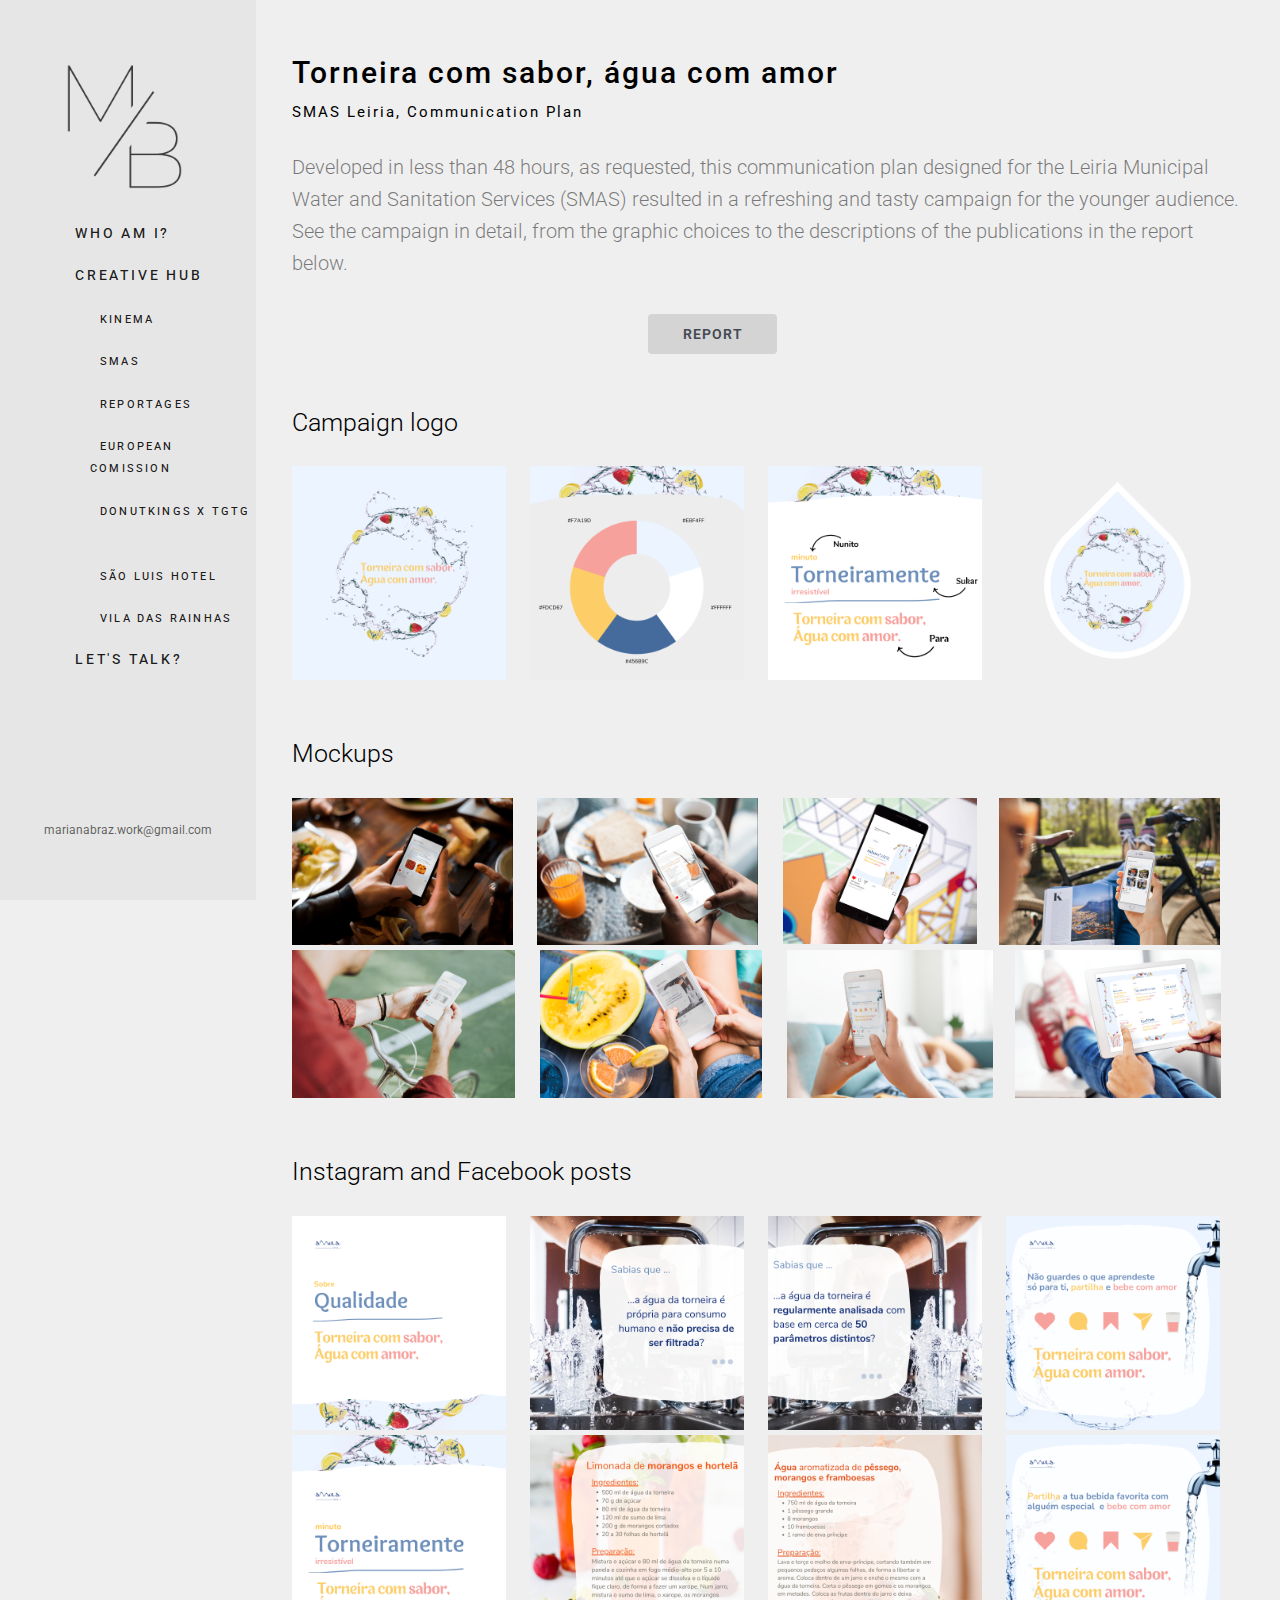
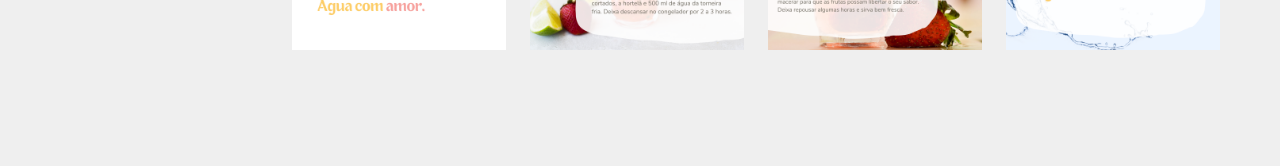
==== Atelie.html @ 7d8fe2e4 "updated resume" ====
<!DOCTYPE html>
<!--[if lt IE 7]>      <html class="no-js lt-ie9 lt-ie8 lt-ie7"> <![endif]-->
<!--[if IE 7]>         <html class="no-js lt-ie9 lt-ie8"> <![endif]-->
<!--[if IE 8]>         <html class="no-js lt-ie9"> <![endif]-->
<!--[if gt IE 8]><!--> <html class="no-js"> <!--<![endif]-->
	<head>
	<meta charset="utf-8">
	<meta http-equiv="X-UA-Compatible" content="IE=edge">
	<title>Mariana Braz &middot; Portfolio</title>
	<meta name="viewport" content="width=device-width, initial-scale=1">
	<meta name="description" content="An enthusiast of the written word and creative at heart, I bring ideas to life." />
	<meta name="keywords" content="social media, social media manager, mariana braz, social media content creator, community manager" />
	<link rel="icon" href="images/Mariana2.jpg">
  	<!-- Facebook and Twitter integration -->
	<meta property="og:title" content="Mariana Braz &middot; Portfolio"/>
	<meta property="og:image" content=""/>
	<meta property="og:url" content=""/>
	<meta property="og:site_name" content="Mariana Braz &middot; Portfolio"/>
	<meta property="og:description" content="An enthusiast of the written word and creative at heart, I bring ideas to life."/>
	<meta name="twitter:title" content="Mariana Braz &middot; Portfolio" />
	<meta name="twitter:image" content="" />
	<meta name="twitter:url" content="" />
	<meta name="twitter:card" content="An enthusiast of the written word and creative at heart, I bring ideas to life." />

	<!-- Place favicon.ico and apple-touch-icon.png in the root directory -->
	<link rel="shortcut icon" href="favicon.ico">

	<link href="https://fonts.googleapis.com/css?family=Roboto:100,300,400,500,700" rel="stylesheet">
	
	<!-- Animate.css -->
	<link rel="stylesheet" href="css/animate.css">
	<!-- Icomoon Icon Fonts-->
	<link rel="stylesheet" href="css/icomoon.css">
	<!-- Bootstrap  -->
	<link rel="stylesheet" href="css/bootstrap.css">
	<!-- Flexslider  -->
	<link rel="stylesheet" href="css/flexslider.css">
	<!-- Theme style  -->
	<link rel="stylesheet" href="css/style.css">

	<!-- Modernizr JS -->
	<script src="js/modernizr-2.6.2.min.js"></script>
	<!-- FOR IE9 below -->
	<!--[if lt IE 9]>
	<script src="js/respond.min.js"></script>
	<![endif]-->

	</head>
	<body>
	
	
	<!-- MAIN MENU START -->
	<div id="fh5co-page">
		<a href="#" class="js-fh5co-nav-toggle fh5co-nav-toggle"><i></i></a>
		<aside id="fh5co-aside" class="mainmenu" role="complementary" class="border js-fullheight">
			<a href="index.html"> 
				<img class="logo" src="images/MBPNG.png" alt="MM">
	
			</a>
			<nav id="fh5co-main-menu" role="navigation">
				<ul id="sub-menu">
					<li><a href="index.html">Who am I?</a></li>
					<li><a>Creative hub</a></li>
					<ul>
						<li><a href="Kinema.html">Kinema</a></li>
						<li><a href="SMAS.html">SMAS</a></li>
						<li><a href="Reportages.html">Reportages</a></li>
						<li><a href="EuropeanComission.html">European Comission</a></li>
						<li><a href="DKxTGTG.html">DonutKings x TGTG</a></li>
						<li><a href="HSL.html">São Luis Hotel</a></li>
						<li><a href="VR.html">Vila das Rainhas</a></li>
					</ul>

					<li>	
						<a href="mailto: marianabraz.work@gmail.com">Let's talk?	
						</a>
					</li>
				</ul>
			</nav>
			<div class="fh5co-footer">
				<small>marianabraz.work@gmail.com</small>
			</div>
		</aside>
		<!-- MAIN MENU END -->
		
		<div id="fh5co-main">

			<div class="fh5co-narrow-content"> 

				<h2 class="fh5co-headingSMAS">Torneira com sabor, água com amor</h2>
				<h1 class="fh5co-headingSMAS1">SMAS Leiria, Communication Plan</h1>
				<div class="fh5co-text SMASText">
					<p>Developed in less than 48 hours, as requested, this communication plan
					 designed for the Leiria Municipal Water and Sanitation Services (SMAS) 
					 resulted in a refreshing and tasty campaign for the younger audience. 
					 See the campaign in detail, from the graphic choices to the descriptions of 
					 the publications in the report below.</p>
				</div>

				<div class="KinemaButtonsHolder">
					<span class="wrap">
						<a href="files/SMASReport.pdf" target="_blank" class="button rollover ResumeButtton">
							<span class="roll-text">Report</span>
							<span class="roll-text">Download</span>
						</a>
					</span>
				</div>
				<div>
					<h1 class="subHeadings">Campaign logo</h1>
				</div>
				<div class = "SMASHolder">
					<span>
						<img class="smas imgHoverShowcase" src="images/SMAS/logobq.png" alt="LBQ">
					</span>
					<span>
						<img class="smas imgHoverShowcase" src="images/SMAS/Palete.png" alt="PAL">
					</span>
					<span>
						<img class="smas imgHoverShowcase" src="images/SMAS/Letras.png" alt="LET">
					</span>
					<span>
						<img class="smas imgHoverShowcase" src="images/SMAS/sticker.png" alt="STK">
					</span>
				</div>
				<div>
					<h1 class="subHeadings">Mockups</h1>
				</div>
				<div class = "SMASMCKHolder">
					<span>
						<img class="smasMCK imgHoverShowcase" src="images/SMAS/MKS/1.png" alt="MK1">
					</span>
					<span>
						<img class="smasMCK imgHoverShowcase" src="images/SMAS/MKS/2.png" alt="MK2">
					</span>
					<span>
						<img class="smasMCK imgHoverShowcase" src="images/SMAS/MKS/3.png" alt="MK3">
					</span>
					<span>
						<img class="smasMCK imgHoverShowcase" src="images/SMAS/MKS/4.png" alt="MK4">
					</span>
				</div>
				<div class = "SMASHolder">
					<span>
						<img class="smasMCK imgHoverShowcase" src="images/SMAS/MKS/5.png" alt="MK5">
					</span>
					<span>
						<img class="smasMCK imgHoverShowcase" src="images/SMAS/MKS/6.png" alt="MK6">
					</span>
					<span>
						<img class="smasMCK imgHoverShowcase" src="images/SMAS/MKS/7.png" alt="MK7">
					</span>
					<span>
						<img class="smasMCK imgHoverShowcase" src="images/SMAS/MKS/8.png" alt="MK8">
					</span>
				</div>
				<div>
					<h1 class="subHeadings">Instagram and Facebook posts</h1>
				</div>
				<div class = "SMASMCKHolder">
					<span>
						<img class="smasMCK imgHoverShowcase" src="images/SMAS/Qualidade/1.png" alt="MKQ1">
					</span>
					<span>
						<img class="smasMCK imgHoverShowcase" src="images/SMAS/Qualidade/3.png" alt="MKQ2">
					</span>
					<span>
						<img class="smasMCK imgHoverShowcase" src="images/SMAS/Qualidade/4.png" alt="MKQ3">
					</span>
					<span>
						<img class="smasMCK imgHoverShowcase" src="images/SMAS/Qualidade/5.png" alt="MKQ4">
					</span>
				</div>
				<div class = "SMASHolder">
					<span>
						<img class="smasMCK imgHoverShowcase" src="images/SMAS/Receitas/1.png" alt="MKR1">
					</span>
					<span>
						<img class="smasMCK imgHoverShowcase" src="images/SMAS/Receitas/3.png" alt="MKR2">
					</span>
					<span>
						<img class="smasMCK imgHoverShowcase" src="images/SMAS/Receitas/4.png" alt="MKR3">
					</span>
					<span>
						<img class="smasMCK imgHoverShowcase" src="images/SMAS/Receitas/6.png" alt="MKR4">
					</span>
				</div>

			</div>			
		</div>			

	<!-- jQuery -->
	<script src="js/jquery.min.js"></script>
	<!-- jQuery Easing -->
	<script src="js/jquery.easing.1.3.js"></script>
	<!-- Bootstrap -->
	<script src="js/bootstrap.min.js"></script>
	<!-- Waypoints -->
	<script src="js/jquery.waypoints.min.js"></script>
	<!-- Flexslider -->
	<script src="js/jquery.flexslider-min.js"></script>	
	<!-- MAIN JS -->
	<script src="js/main.js"></script>

	</body>
</html>
---- css/icomoon.css ----
@font-face {
  font-family: 'icomoon';
  src:  url('fonts/icomoon.eot?6py85u');
  src:  url('fonts/icomoon.eot?6py85u#iefix') format('embedded-opentype'),
    url('fonts/icomoon.ttf?6py85u') format('truetype'),
    url('fonts/icomoon.woff?6py85u') format('woff'),
    url('fonts/icomoon.svg?6py85u#icomoon') format('svg');
  font-weight: normal;
  font-style: normal;
}

[class^="icon-"], [class*=" icon-"] {
  /* use !important to prevent issues with browser extensions that change fonts */
  font-family: 'icomoon' !important;
  speak: none;
  font-style: normal;
  font-weight: normal;
  font-variant: normal;
  text-transform: none;
  line-height: 1;

  /* Better Font Rendering =========== */
  -webkit-font-smoothing: antialiased;
  -moz-osx-font-smoothing: grayscale;
}

.icon-times:before {
  content: "\e930";
}
.icon-tick:before {
  content: "\e931";
}
.icon-plus:before {
  content: "\e932";
}
.icon-minus:before {
  content: "\e933";
}
.icon-equals:before {
  content: "\e934";
}
.icon-divide:before {
  content: "\e935";
}
.icon-chevron-right:before {
  content: "\e936";
}
.icon-chevron-left:before {
  content: "\e937";
}
.icon-arrow-right-thick:before {
  content: "\e938";
}
.icon-arrow-left-thick:before {
  content: "\e939";
}
.icon-th-small:before {
  content: "\e93a";
}
.icon-th-menu:before {
  content: "\e93b";
}
.icon-th-list:before {
  content: "\e93c";
}
.icon-th-large:before {
  content: "\e93d";
}
.icon-home:before {
  content: "\e93e";
}
.icon-arrow-forward:before {
  content: "\e93f";
}
.icon-arrow-back:before {
  content: "\e940";
}
.icon-rss:before {
  content: "\e941";
}
.icon-location:before {
  content: "\e942";
}
.icon-link:before {
  content: "\e943";
}
.icon-image:before {
  content: "\e944";
}
.icon-arrow-up-thick:before {
  content: "\e945";
}
.icon-arrow-down-thick:before {
  content: "\e946";
}
.icon-starburst:before {
  content: "\e947";
}
.icon-starburst-outline:before {
  content: "\e948";
}
.icon-star3:before {
  content: "\e949";
}
.icon-flow-children:before {
  content: "\e94a";
}
.icon-export:before {
  content: "\e94b";
}
.icon-delete2:before {
  content: "\e94c";
}
.icon-delete-outline:before {
  content: "\e94d";
}
.icon-cloud-storage:before {
  content: "\e94e";
}
.icon-wi-fi:before {
  content: "\e94f";
}
.icon-heart:before {
  content: "\e950";
}
.icon-flash:before {
  content: "\e951";
}
.icon-cancel:before {
  content: "\e952";
}
.icon-backspace:before {
  content: "\e953";
}
.icon-attachment:before {
  content: "\e954";
}
.icon-arrow-move:before {
  content: "\e955";
}
.icon-warning:before {
  content: "\e956";
}
.icon-user:before {
  content: "\e957";
}
.icon-radar:before {
  content: "\e958";
}
.icon-lock-open:before {
  content: "\e959";
}
.icon-lock-closed:before {
  content: "\e95a";
}
.icon-location-arrow:before {
  content: "\e95b";
}
.icon-info:before {
  content: "\e95c";
}
.icon-user-delete:before {
  content: "\e95d";
}
.icon-user-add:before {
  content: "\e95e";
}
.icon-media-pause:before {
  content: "\e95f";
}
.icon-group:before {
  content: "\e960";
}
.icon-chart-pie:before {
  content: "\e961";
}
.icon-chart-line:before {
  content: "\e962";
}
.icon-chart-bar:before {
  content: "\e963";
}
.icon-chart-area:before {
  content: "\e964";
}
.icon-video:before {
  content: "\e965";
}
.icon-point-of-interest:before {
  content: "\e966";
}
.icon-infinity:before {
  content: "\e967";
}
.icon-globe:before {
  content: "\e968";
}
.icon-eye:before {
  content: "\e969";
}
.icon-cog:before {
  content: "\e96a";
}
.icon-camera:before {
  content: "\e96b";
}
.icon-upload:before {
  content: "\e96c";
}
.icon-scissors:before {
  content: "\e96d";
}
.icon-refresh:before {
  content: "\e96e";
}
.icon-pin:before {
  content: "\e96f";
}
.icon-key:before {
  content: "\e970";
}
.icon-info-large:before {
  content: "\e971";
}
.icon-eject:before {
  content: "\e972";
}
.icon-download:before {
  content: "\e973";
}
.icon-zoom:before {
  content: "\e974";
}
.icon-zoom-out:before {
  content: "\e975";
}
.icon-zoom-in:before {
  content: "\e976";
}
.icon-sort-numerically:before {
  content: "\e977";
}
.icon-sort-alphabetically:before {
  content: "\e978";
}
.icon-input-checked:before {
  content: "\e979";
}
.icon-calender:before {
  content: "\e97a";
}
.icon-world2:before {
  content: "\e97b";
}
.icon-notes:before {
  content: "\e97c";
}
.icon-code:before {
  content: "\e97d";
}
.icon-arrow-sync:before {
  content: "\e97e";
}
.icon-arrow-shuffle:before {
  content: "\e97f";
}
.icon-arrow-repeat:before {
  content: "\e980";
}
.icon-arrow-minimise:before {
  content: "\e981";
}
.icon-arrow-maximise:before {
  content: "\e982";
}
.icon-arrow-loop:before {
  content: "\e983";
}
.icon-anchor:before {
  content: "\e984";
}
.icon-spanner:before {
  content: "\e985";
}
.icon-puzzle:before {
  content: "\e986";
}
.icon-power:before {
  content: "\e987";
}
.icon-plane:before {
  content: "\e988";
}
.icon-pi:before {
  content: "\e989";
}
.icon-phone:before {
  content: "\e98a";
}
.icon-microphone2:before {
  content: "\e98b";
}
.icon-media-rewind:before {
  content: "\e98c";
}
.icon-flag:before {
  content: "\e98d";
}
.icon-adjust-brightness:before {
  content: "\e98e";
}
.icon-waves:before {
  content: "\e98f";
}
.icon-social-twitter:before {
  content: "\e990";
}
.icon-social-facebook:before {
  content: "\e991";
}
.icon-social-dribbble:before {
  content: "\e992";
}
.icon-media-stop:before {
  content: "\e993";
}
.icon-media-record:before {
  content: "\e994";
}
.icon-media-play:before {
  content: "\e995";
}
.icon-media-fast-forward:before {
  content: "\e996";
}
.icon-media-eject:before {
  content: "\e997";
}
.icon-social-vimeo:before {
  content: "\e998";
}
.icon-social-tumbler:before {
  content: "\e999";
}
.icon-social-skype:before {
  content: "\e99a";
}
.icon-social-pinterest:before {
  content: "\e99b";
}
.icon-social-linkedin:before {
  content: "\e99c";
}
.icon-social-last-fm:before {
  content: "\e99d";
}
.icon-social-github:before {
  content: "\e99e";
}
.icon-social-flickr:before {
  content: "\e99f";
}
.icon-at:before {
  content: "\e9a0";
}
.icon-times-outline:before {
  content: "\e9a1";
}
.icon-plus-outline:before {
  content: "\e9a2";
}
.icon-minus-outline:before {
  content: "\e9a3";
}
.icon-tick-outline:before {
  content: "\e9a4";
}
.icon-th-large-outline:before {
  content: "\e9a5";
}
.icon-equals-outline:before {
  content: "\e9a6";
}
.icon-divide-outline:before {
  content: "\e9a7";
}
.icon-chevron-right-outline:before {
  content: "\e9a8";
}
.icon-chevron-left-outline:before {
  content: "\e9a9";
}
.icon-arrow-right-outline:before {
  content: "\e9aa";
}
.icon-arrow-left-outline:before {
  content: "\e9ab";
}
.icon-th-small-outline:before {
  content: "\e9ac";
}
.icon-th-menu-outline:before {
  content: "\e9ad";
}
.icon-th-list-outline:before {
  content: "\e9ae";
}
.icon-news2:before {
  content: "\e9b1";
}
.icon-home-outline:before {
  content: "\e9b2";
}
.icon-arrow-up-outline:before {
  content: "\e9b3";
}
.icon-arrow-forward-outline:before {
  content: "\e9b4";
}
.icon-arrow-down-outline:before {
  content: "\e9b5";
}
.icon-arrow-back-outline:before {
  content: "\e9b6";
}
.icon-trash3:before {
  content: "\e9b7";
}
.icon-rss-outline:before {
  content: "\e9b8";
}
.icon-message:before {
  content: "\e9b9";
}
.icon-location-outline:before {
  content: "\e9ba";
}
.icon-link-outline:before {
  content: "\e9bb";
}
.icon-image-outline:before {
  content: "\e9bc";
}
.icon-export-outline:before {
  content: "\e9bd";
}
.icon-cross:before {
  content: "\e9be";
}
.icon-wi-fi-outline:before {
  content: "\e9bf";
}
.icon-star-outline:before {
  content: "\e9c0";
}
.icon-media-pause-outline:before {
  content: "\e9c1";
}
.icon-mail:before {
  content: "\e9c2";
}
.icon-heart-outline:before {
  content: "\e9c3";
}
.icon-flash-outline:before {
  content: "\e9c4";
}
.icon-cancel-outline:before {
  content: "\e9c5";
}
.icon-beaker:before {
  content: "\e9c6";
}
.icon-arrow-move-outline:before {
  content: "\e9c7";
}
.icon-watch2:before {
  content: "\e9c8";
}
.icon-warning-outline:before {
  content: "\e9c9";
}
.icon-time:before {
  content: "\e9ca";
}
.icon-radar-outline:before {
  content: "\e9cb";
}
.icon-lock-open-outline:before {
  content: "\e9cc";
}
.icon-location-arrow-outline:before {
  content: "\e9cd";
}
.icon-info-outline:before {
  content: "\e9ce";
}
.icon-backspace-outline:before {
  content: "\e9cf";
}
.icon-attachment-outline:before {
  content: "\e9d0";
}
.icon-user-outline:before {
  content: "\e9d1";
}
.icon-user-delete-outline:before {
  content: "\e9d2";
}
.icon-user-add-outline:before {
  content: "\e9d3";
}
.icon-lock-closed-outline:before {
  content: "\e9d4";
}
.icon-group-outline:before {
  content: "\e9d5";
}
.icon-chart-pie-outline:before {
  content: "\e9d6";
}
.icon-chart-line-outline:before {
  content: "\e9d7";
}
.icon-chart-bar-outline:before {
  content: "\e9d8";
}
.icon-chart-area-outline:before {
  content: "\e9d9";
}
.icon-video-outline:before {
  content: "\e9da";
}
.icon-point-of-interest-outline:before {
  content: "\e9db";
}
.icon-map:before {
  content: "\e9dc";
}
.icon-key-outline:before {
  content: "\e9dd";
}
.icon-infinity-outline:before {
  content: "\e9de";
}
.icon-globe-outline:before {
  content: "\e9df";
}
.icon-eye-outline:before {
  content: "\e9e0";
}
.icon-cog-outline:before {
  content: "\e9e1";
}
.icon-camera-outline:before {
  content: "\e9e2";
}
.icon-upload-outline:before {
  content: "\e9e3";
}
.icon-support:before {
  content: "\e9e4";
}
.icon-scissors-outline:before {
  content: "\e9e5";
}
.icon-refresh-outline:before {
  content: "\e9e6";
}
.icon-info-large-outline:before {
  content: "\e9e7";
}
.icon-eject-outline:before {
  content: "\e9e8";
}
.icon-download-outline:before {
  content: "\e9e9";
}
.icon-battery-mid:before {
  content: "\e9ea";
}
.icon-battery-low:before {
  content: "\e9eb";
}
.icon-battery-high:before {
  content: "\e9ec";
}
.icon-zoom-outline:before {
  content: "\e9ed";
}
.icon-zoom-out-outline:before {
  content: "\e9ee";
}
.icon-zoom-in-outline:before {
  content: "\e9ef";
}
.icon-tag3:before {
  content: "\e9f0";
}
.icon-tabs-outline:before {
  content: "\e9f1";
}
.icon-pin-outline:before {
  content: "\e9f2";
}
.icon-message-typing:before {
  content: "\e9f3";
}
.icon-directions:before {
  content: "\e9f4";
}
.icon-battery-full:before {
  content: "\e9f5";
}
.icon-battery-charge:before {
  content: "\e9f6";
}
.icon-pipette:before {
  content: "\e9f7";
}
.icon-pencil:before {
  content: "\e9f8";
}
.icon-folder:before {
  content: "\e9f9";
}
.icon-folder-delete:before {
  content: "\e9fa";
}
.icon-folder-add:before {
  content: "\e9fb";
}
.icon-edit:before {
  content: "\e9fc";
}
.icon-document:before {
  content: "\e9fd";
}
.icon-document-delete:before {
  content: "\e9fe";
}
.icon-document-add:before {
  content: "\e9ff";
}
.icon-brush:before {
  content: "\ea00";
}
.icon-thumbs-up:before {
  content: "\ea01";
}
.icon-thumbs-down:before {
  content: "\ea02";
}
.icon-pen:before {
  content: "\ea03";
}
.icon-sort-numerically-outline:before {
  content: "\ea04";
}
.icon-sort-alphabetically-outline:before {
  content: "\ea05";
}
.icon-social-last-fm-circular:before {
  content: "\ea06";
}
.icon-social-github-circular:before {
  content: "\ea07";
}
.icon-compass:before {
  content: "\ea08";
}
.icon-bookmark:before {
  content: "\ea09";
}
.icon-input-checked-outline:before {
  content: "\ea0a";
}
.icon-code-outline:before {
  content: "\ea0b";
}
.icon-calender-outline:before {
  content: "\ea0c";
}
.icon-business-card:before {
  content: "\ea0d";
}
.icon-arrow-up:before {
  content: "\ea0e";
}
.icon-arrow-sync-outline:before {
  content: "\ea0f";
}
.icon-arrow-right:before {
  content: "\ea10";
}
.icon-arrow-repeat-outline:before {
  content: "\ea11";
}
.icon-arrow-loop-outline:before {
  content: "\ea12";
}
.icon-arrow-left:before {
  content: "\ea13";
}
.icon-flow-switch:before {
  content: "\ea14";
}
.icon-flow-parallel:before {
  content: "\ea15";
}
.icon-flow-merge:before {
  content: "\ea16";
}
.icon-document-text:before {
  content: "\ea17";
}
.icon-clipboard:before {
  content: "\ea18";
}
.icon-calculator:before {
  content: "\ea19";
}
.icon-arrow-minimise-outline:before {
  content: "\ea1a";
}
.icon-arrow-maximise-outline:before {
  content: "\ea1b";
}
.icon-arrow-down:before {
  content: "\ea1c";
}
.icon-gift:before {
  content: "\ea1d";
}
.icon-film:before {
  content: "\ea1e";
}
.icon-database:before {
  content: "\ea1f";
}
.icon-bell:before {
  content: "\ea20";
}
.icon-anchor-outline:before {
  content: "\ea21";
}
.icon-adjust-contrast:before {
  content: "\ea22";
}
.icon-world-outline:before {
  content: "\ea23";
}
.icon-shopping-bag:before {
  content: "\ea24";
}
.icon-power-outline:before {
  content: "\ea25";
}
.icon-notes-outline:before {
  content: "\ea26";
}
.icon-device-tablet:before {
  content: "\ea27";
}
.icon-device-phone:before {
  content: "\ea28";
}
.icon-device-laptop:before {
  content: "\ea29";
}
.icon-device-desktop:before {
  content: "\ea2a";
}
.icon-briefcase:before {
  content: "\ea2b";
}
.icon-stopwatch:before {
  content: "\ea2c";
}
.icon-spanner-outline:before {
  content: "\ea2d";
}
.icon-puzzle-outline:before {
  content: "\ea2e";
}
.icon-printer:before {
  content: "\ea2f";
}
.icon-pi-outline:before {
  content: "\ea30";
}
.icon-lightbulb:before {
  content: "\ea31";
}
.icon-flag-outline:before {
  content: "\ea32";
}
.icon-contacts:before {
  content: "\ea33";
}
.icon-archive2:before {
  content: "\ea34";
}
.icon-weather-stormy:before {
  content: "\ea35";
}
.icon-weather-shower:before {
  content: "\ea36";
}
.icon-weather-partly-sunny:before {
  content: "\ea37";
}
.icon-weather-downpour:before {
  content: "\ea38";
}
.icon-weather-cloudy:before {
  content: "\ea39";
}
.icon-plane-outline:before {
  content: "\ea3a";
}
.icon-phone-outline:before {
  content: "\ea3b";
}
.icon-microphone-outline:before {
  content: "\ea3c";
}
.icon-weather-windy:before {
  content: "\ea3d";
}
.icon-weather-windy-cloudy:before {
  content: "\ea3e";
}
.icon-weather-sunny:before {
  content: "\ea3f";
}
.icon-weather-snow:before {
  content: "\ea40";
}
.icon-weather-night:before {
  content: "\ea41";
}
.icon-media-stop-outline:before {
  content: "\ea42";
}
.icon-media-rewind-outline:before {
  content: "\ea43";
}
.icon-media-record-outline:before {
  content: "\ea44";
}
.icon-media-play-outline:before {
  content: "\ea45";
}
.icon-media-fast-forward-outline:before {
  content: "\ea46";
}
.icon-media-eject-outline:before {
  content: "\ea47";
}
.icon-wine:before {
  content: "\ea48";
}
.icon-waves-outline:before {
  content: "\ea49";
}
.icon-ticket:before {
  content: "\ea4a";
}
.icon-tags:before {
  content: "\ea4b";
}
.icon-plug:before {
  content: "\ea4c";
}
.icon-headphones:before {
  content: "\ea4d";
}
.icon-credit-card:before {
  content: "\ea4e";
}
.icon-coffee:before {
  content: "\ea4f";
}
.icon-book:before {
  content: "\ea50";
}
.icon-beer:before {
  content: "\ea51";
}
.icon-volume2:before {
  content: "\ea52";
}
.icon-volume-up:before {
  content: "\ea53";
}
.icon-volume-mute:before {
  content: "\ea54";
}
.icon-volume-down:before {
  content: "\ea55";
}
.icon-social-vimeo-circular:before {
  content: "\ea56";
}
.icon-social-twitter-circular:before {
  content: "\ea57";
}
.icon-social-pinterest-circular:before {
  content: "\ea58";
}
.icon-social-linkedin-circular:before {
  content: "\ea59";
}
.icon-social-facebook-circular:before {
  content: "\ea5a";
}
.icon-social-dribbble-circular:before {
  content: "\ea5b";
}
.icon-tree:before {
  content: "\ea5c";
}
.icon-thermometer2:before {
  content: "\ea5d";
}
.icon-social-tumbler-circular:before {
  content: "\ea5e";
}
.icon-social-skype-outline:before {
  content: "\ea5f";
}
.icon-social-flickr-circular:before {
  content: "\ea60";
}
.icon-social-at-circular:before {
  content: "\ea61";
}
.icon-shopping-cart:before {
  content: "\ea62";
}
.icon-messages:before {
  content: "\ea63";
}
.icon-leaf:before {
  content: "\ea64";
}
.icon-feather:before {
  content: "\ea65";
}
.icon-eye2:before {
  content: "\e064";
}
.icon-paper-clip:before {
  content: "\e065";
}
.icon-mail5:before {
  content: "\e066";
}
.icon-toggle:before {
  content: "\e067";
}
.icon-layout:before {
  content: "\e068";
}
.icon-link2:before {
  content: "\e069";
}
.icon-bell2:before {
  content: "\e06a";
}
.icon-lock3:before {
  content: "\e06b";
}
.icon-unlock:before {
  content: "\e06c";
}
.icon-ribbon2:before {
  content: "\e06d";
}
.icon-image2:before {
  content: "\e06e";
}
.icon-signal:before {
  content: "\e06f";
}
.icon-target3:before {
  content: "\e070";
}
.icon-clipboard3:before {
  content: "\e071";
}
.icon-clock3:before {
  content: "\e072";
}
.icon-watch:before {
  content: "\e073";
}
.icon-air-play:before {
  content: "\e074";
}
.icon-camera3:before {
  content: "\e075";
}
.icon-video2:before {
  content: "\e076";
}
.icon-disc:before {
  content: "\e077";
}
.icon-printer3:before {
  content: "\e078";
}
.icon-monitor:before {
  content: "\e079";
}
.icon-server:before {
  content: "\e07a";
}
.icon-cog2:before {
  content: "\e07b";
}
.icon-heart3:before {
  content: "\e07c";
}
.icon-paragraph:before {
  content: "\e07d";
}
.icon-align-justify:before {
  content: "\e07e";
}
.icon-align-left:before {
  content: "\e07f";
}
.icon-align-center:before {
  content: "\e080";
}
.icon-align-right:before {
  content: "\e081";
}
.icon-book2:before {
  content: "\e082";
}
.icon-layers2:before {
  content: "\e083";
}
.icon-stack2:before {
  content: "\e084";
}
.icon-stack-2:before {
  content: "\e085";
}
.icon-paper:before {
  content: "\e086";
}
.icon-paper-stack:before {
  content: "\e087";
}
.icon-search3:before {
  content: "\e088";
}
.icon-zoom-in2:before {
  content: "\e089";
}
.icon-zoom-out2:before {
  content: "\e08a";
}
.icon-reply2:before {
  content: "\e08b";
}
.icon-circle-plus:before {
  content: "\e08c";
}
.icon-circle-minus:before {
  content: "\e08d";
}
.icon-circle-check:before {
  content: "\e08e";
}
.icon-circle-cross:before {
  content: "\e08f";
}
.icon-square-plus:before {
  content: "\e090";
}
.icon-square-minus:before {
  content: "\e091";
}
.icon-square-check:before {
  content: "\e092";
}
.icon-square-cross:before {
  content: "\e093";
}
.icon-microphone:before {
  content: "\e094";
}
.icon-record:before {
  content: "\e095";
}
.icon-skip-back:before {
  content: "\e096";
}
.icon-rewind:before {
  content: "\e097";
}
.icon-play4:before {
  content: "\e098";
}
.icon-pause3:before {
  content: "\e099";
}
.icon-stop3:before {
  content: "\e09a";
}
.icon-fast-forward:before {
  content: "\e09b";
}
.icon-skip-forward:before {
  content: "\e09c";
}
.icon-shuffle2:before {
  content: "\e09d";
}
.icon-repeat:before {
  content: "\e09e";
}
.icon-folder2:before {
  content: "\e09f";
}
.icon-umbrella:before {
  content: "\e0a0";
}
.icon-moon:before {
  content: "\e0a1";
}
.icon-thermometer:before {
  content: "\e0a2";
}
.icon-drop:before {
  content: "\e0a3";
}
.icon-sun2:before {
  content: "\e0a4";
}
.icon-cloud3:before {
  content: "\e0a5";
}
.icon-cloud-upload2:before {
  content: "\e0a6";
}
.icon-cloud-download2:before {
  content: "\e0a7";
}
.icon-upload4:before {
  content: "\e0a8";
}
.icon-download4:before {
  content: "\e0a9";
}
.icon-location3:before {
  content: "\e0aa";
}
.icon-location-2:before {
  content: "\e0ab";
}
.icon-map3:before {
  content: "\e0ac";
}
.icon-battery:before {
  content: "\e0ad";
}
.icon-head:before {
  content: "\e0ae";
}
.icon-briefcase3:before {
  content: "\e0af";
}
.icon-speech-bubble:before {
  content: "\e0b0";
}
.icon-anchor2:before {
  content: "\e0b1";
}
.icon-globe2:before {
  content: "\e0b2";
}
.icon-box:before {
  content: "\e0b3";
}
.icon-reload:before {
  content: "\e0b4";
}
.icon-share3:before {
  content: "\e0b5";
}
.icon-marquee:before {
  content: "\e0b6";
}
.icon-marquee-plus:before {
  content: "\e0b7";
}
.icon-marquee-minus:before {
  content: "\e0b8";
}
.icon-tag:before {
  content: "\e0b9";
}
.icon-power2:before {
  content: "\e0ba";
}
.icon-command2:before {
  content: "\e0bb";
}
.icon-alt:before {
  content: "\e0bc";
}
.icon-esc:before {
  content: "\e0bd";
}
.icon-bar-graph:before {
  content: "\e0be";
}
.icon-bar-graph-2:before {
  content: "\e0bf";
}
.icon-pie-graph:before {
  content: "\e0c0";
}
.icon-star:before {
  content: "\e0c1";
}
.icon-arrow-left3:before {
  content: "\e0c2";
}
.icon-arrow-right3:before {
  content: "\e0c3";
}
.icon-arrow-up3:before {
  content: "\e0c4";
}
.icon-arrow-down3:before {
  content: "\e0c5";
}
.icon-volume:before {
  content: "\e0c6";
}
.icon-mute:before {
  content: "\e0c7";
}
.icon-content-right:before {
  content: "\e100";
}
.icon-content-left:before {
  content: "\e101";
}
.icon-grid2:before {
  content: "\e102";
}
.icon-grid-2:before {
  content: "\e103";
}
.icon-columns:before {
  content: "\e104";
}
.icon-loader:before {
  content: "\e105";
}
.icon-bag:before {
  content: "\e106";
}
.icon-ban:before {
  content: "\e107";
}
.icon-flag3:before {
  content: "\e108";
}
.icon-trash:before {
  content: "\e109";
}
.icon-expand2:before {
  content: "\e110";
}
.icon-contract:before {
  content: "\e111";
}
.icon-maximize:before {
  content: "\e112";
}
.icon-minimize:before {
  content: "\e113";
}
.icon-plus2:before {
  content: "\e114";
}
.icon-minus2:before {
  content: "\e115";
}
.icon-check:before {
  content: "\e116";
}
.icon-cross2:before {
  content: "\e117";
}
.icon-move:before {
  content: "\e118";
}
.icon-delete:before {
  content: "\e119";
}
.icon-menu5:before {
  content: "\e120";
}
.icon-archive:before {
  content: "\e121";
}
.icon-inbox:before {
  content: "\e122";
}
.icon-outbox:before {
  content: "\e123";
}
.icon-file:before {
  content: "\e124";
}
.icon-file-add:before {
  content: "\e125";
}
.icon-file-subtract:before {
  content: "\e126";
}
.icon-help:before {
  content: "\e127";
}
.icon-open:before {
  content: "\e128";
}
.icon-ellipsis:before {
  content: "\e129";
}
.icon-heart4:before {
  content: "\e900";
}
.icon-cloud4:before {
  content: "\e901";
}
.icon-star2:before {
  content: "\e902";
}
.icon-tv2:before {
  content: "\e903";
}
.icon-sound:before {
  content: "\e904";
}
.icon-video3:before {
  content: "\e905";
}
.icon-trash2:before {
  content: "\e906";
}
.icon-user2:before {
  content: "\e907";
}
.icon-key3:before {
  content: "\e908";
}
.icon-search4:before {
  content: "\e909";
}
.icon-settings:before {
  content: "\e90a";
}
.icon-camera4:before {
  content: "\e90b";
}
.icon-tag2:before {
  content: "\e90c";
}
.icon-lock4:before {
  content: "\e90d";
}
.icon-bulb:before {
  content: "\e90e";
}
.icon-pen2:before {
  content: "\e90f";
}
.icon-diamond:before {
  content: "\e910";
}
.icon-display2:before {
  content: "\e911";
}
.icon-location4:before {
  content: "\e912";
}
.icon-eye3:before {
  content: "\e913";
}
.icon-bubble3:before {
  content: "\e914";
}
.icon-stack3:before {
  content: "\e915";
}
.icon-cup:before {
  content: "\e916";
}
.icon-phone3:before {
  content: "\e917";
}
.icon-news:before {
  content: "\e918";
}
.icon-mail6:before {
  content: "\e919";
}
.icon-like:before {
  content: "\e91a";
}
.icon-photo:before {
  content: "\e91b";
}
.icon-note:before {
  content: "\e91c";
}
.icon-clock4:before {
  content: "\e91d";
}
.icon-paperplane:before {
  content: "\e91e";
}
.icon-params:before {
  content: "\e91f";
}
.icon-banknote:before {
  content: "\e920";
}
.icon-data:before {
  content: "\e921";
}
.icon-music2:before {
  content: "\e922";
}
.icon-megaphone2:before {
  content: "\e923";
}
.icon-study:before {
  content: "\e924";
}
.icon-lab2:before {
  content: "\e925";
}
.icon-food:before {
  content: "\e926";
}
.icon-t-shirt:before {
  content: "\e927";
}
.icon-fire2:before {
  content: "\e928";
}
.icon-clip:before {
  content: "\e929";
}
.icon-shop:before {
  content: "\e92a";
}
.icon-calendar3:before {
  content: "\e92b";
}
.icon-wallet2:before {
  content: "\e92c";
}
.icon-vynil:before {
  content: "\e92d";
}
.icon-truck2:before {
  content: "\e92e";
}
.icon-world:before {
  content: "\e92f";
}
.icon-spinner6:before {
  content: "\e9af";
}
.icon-spinner7:before {
  content: "\e9b0";
}
.icon-amazon:before {
  content: "\eab7";
}
.icon-google:before {
  content: "\eab8";
}
.icon-google2:before {
  content: "\eab9";
}
.icon-google3:before {
  content: "\eaba";
}
.icon-google-plus:before {
  content: "\eabb";
}
.icon-google-plus2:before {
  content: "\eabc";
}
.icon-google-plus3:before {
  content: "\eabd";
}
.icon-hangouts:before {
  content: "\eabe";
}
.icon-google-drive:before {
  content: "\eabf";
}
.icon-facebook2:before {
  content: "\eac0";
}
.icon-facebook22:before {
  content: "\eac1";
}
.icon-instagram:before {
  content: "\eac2";
  width: 50%;
}
.icon-whatsapp:before {
  content: "\eac3";
}
.icon-spotify:before {
  content: "\eac4";
}
.icon-telegram:before {
  content: "\eac5";
}
.icon-twitter2:before {
  content: "\eac6";
}
.icon-vine:before {
  content: "\eac7";
}
.icon-vk:before {
  content: "\eac8";
}
.icon-renren:before {
  content: "\eac9";
}
.icon-sina-weibo:before {
  content: "\eaca";
}
.icon-rss2:before {
  content: "\eacb";
}
.icon-rss22:before {
  content: "\eacc";
}
.icon-youtube:before {
  content: "\eacd";
}
.icon-youtube2:before {
  content: "\eace";
}
.icon-twitch:before {
  content: "\eacf";
}
.icon-vimeo:before {
  content: "\ead0";
}
.icon-vimeo2:before {
  content: "\ead1";
}
.icon-lanyrd:before {
  content: "\ead2";
}
.icon-flickr:before {
  content: "\ead3";
}
.icon-flickr2:before {
  content: "\ead4";
}
.icon-flickr3:before {
  content: "\ead5";
}
.icon-flickr4:before {
  content: "\ead6";
}
.icon-dribbble2:before {
  content: "\ead7";
}
.icon-behance:before {
  content: "\ead8";
}
.icon-behance2:before {
  content: "\ead9";
}
.icon-deviantart:before {
  content: "\eada";
}
.icon-500px:before {
  content: "\eadb";
}
.icon-steam:before {
  content: "\eadc";
}
.icon-steam2:before {
  content: "\eadd";
}
.icon-dropbox:before {
  content: "\eade";
}
.icon-onedrive:before {
  content: "\eadf";
}
.icon-github:before {
  content: "\eae0";
}
.icon-npm:before {
  content: "\eae1";
}
.icon-basecamp:before {
  content: "\eae2";
}
.icon-trello:before {
  content: "\eae3";
}
.icon-wordpress:before {
  content: "\eae4";
}
.icon-joomla:before {
  content: "\eae5";
}
.icon-ello:before {
  content: "\eae6";
}
.icon-blogger:before {
  content: "\eae7";
}
.icon-blogger2:before {
  content: "\eae8";
}
.icon-tumblr2:before {
  content: "\eae9";
}
.icon-tumblr22:before {
  content: "\eaea";
}
.icon-yahoo:before {
  content: "\eaeb";
}
.icon-yahoo2:before {
  content: "\eaec";
}
.icon-tux:before {
  content: "\eaed";
}
.icon-appleinc:before {
  content: "\eaee";
}
.icon-finder:before {
  content: "\eaef";
}
.icon-android:before {
  content: "\eaf0";
}
.icon-windows:before {
  content: "\eaf1";
}
.icon-windows8:before {
  content: "\eaf2";
}
.icon-soundcloud:before {
  content: "\eaf3";
}
.icon-soundcloud2:before {
  content: "\eaf4";
}
.icon-skype:before {
  content: "\eaf5";
}
.icon-reddit:before {
  content: "\eaf6";
}
.icon-hackernews:before {
  content: "\eaf7";
}
.icon-wikipedia:before {
  content: "\eaf8";
}
.icon-linkedin2:before {
  content: "\eaf9";
}
.icon-linkedin22:before {
  content: "\eafa";
}
.icon-lastfm:before {
  content: "\eafb";
}
.icon-lastfm2:before {
  content: "\eafc";
}
.icon-delicious:before {
  content: "\eafd";
}
.icon-stumbleupon:before {
  content: "\eafe";
}
.icon-stumbleupon2:before {
  content: "\eaff";
}
.icon-stackoverflow:before {
  content: "\eb00";
}
.icon-pinterest:before {
  content: "\eb01";
}
.icon-pinterest2:before {
  content: "\eb02";
}
.icon-xing:before {
  content: "\eb03";
}
.icon-xing2:before {
  content: "\eb04";
}
.icon-flattr:before {
  content: "\eb05";
}
.icon-foursquare:before {
  content: "\eb06";
}
.icon-yelp:before {
  content: "\eb07";
}
.icon-paypal:before {
  content: "\eb08";
}
.icon-chrome:before {
  content: "\eb09";
}
.icon-firefox:before {
  content: "\eb0a";
}
.icon-IE:before {
  content: "\eb0b";
}
.icon-edge:before {
  content: "\eb0c";
}
.icon-safari:before {
  content: "\eb0d";
}
.icon-opera:before {
  content: "\eb0e";
}
.icon-file-pdf:before {
  content: "\eb0f";
}
.icon-file-openoffice:before {
  content: "\eb10";
}
.icon-file-word:before {
  content: "\eb11";
}
.icon-file-excel:before {
  content: "\eb12";
}
.icon-libreoffice:before {
  content: "\eb13";
}
.icon-html-five:before {
  content: "\eb14";
}
.icon-html-five2:before {
  content: "\eb15";
}
.icon-css3:before {
  content: "\eb16";
}
.icon-git:before {
  content: "\eb17";
}
.icon-codepen:before {
  content: "\eb18";
}
.icon-svg:before {
  content: "\eb19";
}
.icon-IcoMoon:before {
  content: "\eb1a";
}
---- css/style.css ----
@font-face {
  font-family: 'icomoon';
  src: url("../fonts/icomoon/icomoon.eot?srf3rx");
  src: url("../fonts/icomoon/icomoon.eot?srf3rx#iefix") format("embedded-opentype"), url("../fonts/icomoon/icomoon.ttf?srf3rx") format("truetype"), url("../fonts/icomoon/icomoon.woff?srf3rx") format("woff"), url("../fonts/icomoon/icomoon.svg?srf3rx#icomoon") format("svg");
  font-weight: normal;
  font-style: normal;
}
/* =======================================================
*
* 	Template Style 
*	Edit this section
*
* ======================================================= */
body {
  font-family: "Roboto", Arial, sans-serif;
  font-weight: 300;
  font-size: 14px;
  line-height: 1.6;
  color: rgba(0, 0, 0, 0.5);
  background: rgb(239, 239, 239);
}
@media screen and (max-width: 992px) {
  body {
    font-size: 16px;
  }
}

a {
  color: #d1b684;
  -webkit-transition: 0.5s;
  -o-transition: 0.5s;
  transition: 0.5s;
}
a:hover, a:active, a:focus {
  color: #d1b684;
  outline: none;
  text-decoration: none !important;
}

p {
  margin-bottom: 1.5em;
}

h1, h2, h3, h4, h5, h6 {
  color: #000;
  font-family: "Roboto", Arial, sans-serif;
  font-weight: 400;
  margin: 0 0 30px 0;
}

figure {
  margin-bottom: 2.5em;
  float: left;
  width: 100%;
}
figure figcaption {
  font-size: 16px;
  width: 80%;
  margin: 20px auto 0px auto;
  color: #b3b3b3;
  font-style: italic;
  font-family: "Roboto", Arial, sans-serif;
}
@media screen and (max-width: 480px) {
  figure figcaption {
    width: 100%;
  }
}

::-webkit-selection {
  color: #fff;
  background: #bebebe;
}

::-moz-selection {
  color: #fff;
  background: #bebebe;
}

::selection {
  color: #fff;
  background: #bebebe;
}

#fh5co-page {
  width: 100%;
  overflow: hidden;
  position: relative;
}

#fh5co-aside {
  padding-top: 60px;
  padding-bottom: 40px;
  width: 20%;
  position: fixed;
  bottom: 0;
  top: 0;
  left: 0;
  overflow-y: scroll;
  z-index: 1001;
  -webkit-transition: 0.5s;
  -o-transition: 0.5s;
  transition: 0.5s;
  overflow-y: hidden;
}
@media screen and (max-width: 1200px) {
  #fh5co-aside {
    width: 30%;
  }
}
@media screen and (max-width: 768px) {
  #fh5co-aside {
    width: 270px;
    -moz-transform: translateX(-270px);
    -webkit-transform: translateX(-270px);
    -ms-transform: translateX(-270px);
    -o-transform: translateX(-270px);
    transform: translateX(-270px);
  }
}

.logo 
{
  width: 75%;
  display: flex;
  justify-content: center;
  margin-left: 30px;
  margin-top: -30px;
}
.mainmenu
{
  background-color: #e6e6e6;
}
@media screen and (max-width: 768px) {
  #fh5co-aside #fh5co-logo {
    margin-bottom: 1em;
  }
}
#fh5co-aside #fh5co-logo a {
  color: #000;
}
#fh5co-aside #fh5co-logo a span {
  font-weight: 300;
  color: rgba(0, 0, 0, 0.5);
}
#fh5co-aside #fh5co-main-menu ul {
  text-align: left;
  margin-left: 25px;
  padding: 0;
}

.MeCuteHolder
{
  display: flex;
  justify-content: center;
  margin-top: -30px;
}

.SMASHolder
{
  display: flex;
  justify-content: center;
  padding-bottom: 60px;
}

.SMASMCKHolder
{
  display: flex;
  justify-content: center;
  padding-bottom: 5px;
}

.DKHolder
{
  display: flex ;
  justify-content: center;
}
ul
{
  list-style: none;
  padding: 0;
  margin: 0;
}
.meCute
{
  width: 75%;
}
.smas
{
  width: 90%;
}
.smasMCK
{
  width: 90%;

}
.imgHoverShowcase {
  transition: transform 0.15s ease;
}

.imgHoverShowcase:hover {
  -webkit-transform: scale(1.5);
  transform: scale(1.5);
  z-index: 999;
}
.dk
{
  width: 90%;
  
}
.ResumeButtton
{
  justify-content: center;
  display: flex;
}

@media screen and (max-width: 768px) {
  #fh5co-aside #fh5co-main-menu ul {
    margin: 0 0 2em 0;
  }
}
#fh5co-aside #fh5co-main-menu ul li {
  margin: 0 0 20px 40px;
  padding: 0;
  list-style: none;
}

.wrap {
  top: 0;
  left: 0;
  bottom: 0;
  right: 0;
  height: 100px;
  width: 250px;
  margin: auto;
}

.button {
  background-color: rgb(212, 212, 212);
  border-radius: 4px;
  display: inline-block;
  color: #444952;
  cursor: pointer;
  font-size: 14px;
  font-weight: 600;
  height: 40px;
  line-height: 40px;
  letter-spacing: 1px;
  margin: 5px;
  overflow: hidden;
  padding: 0 22px;
  text-align: center;
  text-transform: uppercase;
  transition: all .2s ease-in-out;

}

.roll-text {
  display: block;
  position: relative;
  transition: all 420ms cubic-bezier(.175,.885,.32,1.275);
}

.roll-text:last-child {
  color: #444952;
}

.rollover:hover .roll-text:first-child {
  margin-top: -38px;
}

.KinemaButtonsHolder 
{
  display: flex;
}

.KinemaText
{
  font-size: 20px;
}

.WAIText
{
  font-size: 20px;
}

.SMASText
{
  font-size: 20px;
}

.subHeadings
{
  font-size: 25px;
  font-weight: 300;

}

#fh5co-aside #fh5co-main-menu ul li a {
  color: rgba(0, 0, 0, 0.9);
  text-decoration: none;
  letter-spacing: .1em;
  text-transform: uppercase;
  font-size: 14px;
  font-weight: 450;
  position: relative;
  padding: 10px 10px;
  letter-spacing: .2em;
  font-family: "Roboto", Arial, sans-serif;
  -webkit-transition: 0.2s;
  -o-transition: 0.2s;
  transition: 0.2s;
}

#fh5co-aside #fh5co-main-menu #sub-menu ul li a {
  color: rgba(0, 0, 0, 0.9);
  text-decoration: none;
  font-size: 11px;
  font-weight: 450;
  margin-left: 0px;
}

.sub-menu {
  font-family: "Roboto", Arial, sans-serif;
  text-align: left;
  margin-left: 40px;
  font-size: 12px;
}

#fh5co-aside #fh5co-main-menu ul li a:after {
  content: "";
  position: absolute;
  height: 2px;
  bottom: 7px;
  left: 10px;
  right: 10px;
  background-color: #c9c9c9;
  visibility: hidden;
  -webkit-transform: scaleX(0);
  -moz-transform: scaleX(0);
  -ms-transform: scaleX(0);
  -o-transform: scaleX(0);
  transform: scaleX(0);
  -webkit-transition: all 0.3s cubic-bezier(0.175, 0.885, 0.32, 1.275);
  -moz-transition: all 0.3s cubic-bezier(0.175, 0.885, 0.32, 1.275);
  -ms-transition: all 0.3s cubic-bezier(0.175, 0.885, 0.32, 1.275);
  -o-transition: all 0.3s cubic-bezier(0.175, 0.885, 0.32, 1.275);
  transition: all 0.3s cubic-bezier(0.175, 0.885, 0.32, 1.275);
}
#fh5co-aside #fh5co-main-menu ul li a:hover {
  text-decoration: none;
  color: rgb(128, 128, 128);
}

#fh5co-aside #fh5co-main-menu .sub-menu li a:hover {
  text-decoration: none;
  color: rgb(128, 128, 128);
}

#fh5co-aside #fh5co-main-menu ul li a:hover:after {
  visibility: visible;
  -webkit-transform: scaleX(1);
  -moz-transform: scaleX(1);
  -ms-transform: scaleX(1);
  -o-transform: scaleX(1);
  transform: scaleX(1);
}
#fh5co-aside #fh5co-main-menu ul li.fh5co-active a {
  color: black;
}
#fh5co-aside #fh5co-main-menu ul li.fh5co-active a:after {
  visibility: visible;
  -webkit-transform: scaleX(1);
  -moz-transform: scaleX(1);
  -ms-transform: scaleX(1);
  -o-transform: scaleX(1);
  transform: scaleX(1);
}
#fh5co-aside .fh5co-footer {
  position: absolute;
  bottom: 60px;
  font-size: 14px;
  text-align: center;
  width: 100%;
  font-weight: 400;
  color: rgba(0, 0, 0, 0.6);
  padding: 0 20px;
}
@media screen and (max-width: 768px) {
  #fh5co-aside .fh5co-footer {
    position: relative;
    bottom: 0;
  }
}
#fh5co-aside .fh5co-footer span {
  display: block;
}
#fh5co-aside .fh5co-footer ul {
  padding: 0;
  margin: 0;
  text-align: center;
}
#fh5co-aside .fh5co-footer ul li {
  padding: 0;
  margin: 0;
  display: inline;
  list-style: none;
}
#fh5co-aside .fh5co-footer ul li a {
  color: rgba(0, 0, 0, 0.7);
  padding: 4px;
}
#fh5co-aside .fh5co-footer ul li a:hover, #fh5co-aside .fh5co-footer ul li a:active, #fh5co-aside .fh5co-footer ul li a:focus {
  text-decoration: none;
  outline: none;
  color: #228896;
}

#fh5co-main {
  width: 80%;
  float: right;
  -webkit-transition: 0.5s;
  -o-transition: 0.5s;
  transition: 0.5s;
}
@media screen and (max-width: 1200px) {
  #fh5co-main {
    width: 70%;
  }
}
@media screen and (max-width: 768px) {
  #fh5co-main {
    width: 100%;
  }
}
#fh5co-main .fh5co-narrow-content {
  position: relative;
  width: 93%;
  margin: 0 auto;
  padding: 4em 0;
  clear: both;
}
@media screen and (max-width: 768px) {
  #fh5co-main .fh5co-narrow-content {
    width: 100%;
    padding: 4em 1em;
  }
}

#fh5co-hero {
  min-height: 500px;
  background: #fff url(../images/loader.gif) no-repeat center center;
  width: 100%;
  float: left;
  clear: both;
}
#fh5co-hero .btn {
  font-size: 24px;
}
#fh5co-hero .btn.btn-primary {
  padding: 14px 30px !important;
}
#fh5co-hero .flexslider {
  border: none;
  z-index: 1;
  margin-bottom: 0;
}
#fh5co-hero .flexslider .slides {
  position: relative;
  overflow: hidden;
}
#fh5co-hero .flexslider .slides .overlay {
  position: absolute;
  top: 0;
  bottom: 0;
  left: 0;
  right: 0;
  content: '';
  background: rgba(0, 0, 0, 0.3);
}
#fh5co-hero .flexslider .slides li {
  background-repeat: no-repeat;
  background-size: cover;
  background-position: bottom center;
  min-height: 500px;
  position: relative;
}
#fh5co-hero .flexslider .flex-control-nav {
  bottom: 20px;
  z-index: 1000;
  right: 20px;
  float: right;
  width: auto;
}
#fh5co-hero .flexslider .flex-control-nav li {
  display: block;
  margin-bottom: 10px;
}
#fh5co-hero .flexslider .flex-control-nav li a {
  background: rgba(255, 255, 255, 0.2);
  box-shadow: none;
  width: 12px;
  height: 12px;
  cursor: pointer;
}
#fh5co-hero .flexslider .flex-control-nav li a.flex-active {
  cursor: pointer;
  background: transparent;
  border: 2px solid #228896;
}
#fh5co-hero .flexslider .flex-direction-nav {
  display: none;
}
#fh5co-hero .flexslider .slider-text {
  display: table;
  opacity: 0;
  min-height: 500px;
  z-index: 9;
}
#fh5co-hero .flexslider .slider-text > .slider-text-inner {
  display: table-cell;
  vertical-align: middle;
  min-height: 700px;
  padding: 2em;
}
@media screen and (max-width: 768px) {
  #fh5co-hero .flexslider .slider-text > .slider-text-inner {
    text-align: center;
  }
}
#fh5co-hero .flexslider .slider-text > .slider-text-inner h1, #fh5co-hero .flexslider .slider-text > .slider-text-inner h2 {
  margin: 0;
  padding: 0;
  color: white;
  font-family: "Roboto", Arial, sans-serif;
}
#fh5co-hero .flexslider .slider-text > .slider-text-inner h1 {
  margin-bottom: 20px;
  font-size: 45px;
  line-height: 1.3;
  font-weight: 100;
  font-family: "Roboto", Arial, sans-serif;
}
@media screen and (max-width: 768px) {
  #fh5co-hero .flexslider .slider-text > .slider-text-inner h1 {
    font-size: 28px;
  }
}
#fh5co-hero .flexslider .slider-text > .slider-text-inner h2 {
  font-size: 18px;
  line-height: 1.5;
  margin-bottom: 30px;
  font-weight: 300;
}
#fh5co-hero .flexslider .slider-text > .slider-text-inner h2 a {
  color: rgba(34, 136, 150, 0.8);
  border-bottom: 1px solid rgba(34, 136, 150, 0.7);
}
#fh5co-hero .flexslider .slider-text > .slider-text-inner .heading-section {
  font-size: 50px;
}
@media screen and (max-width: 768px) {
  #fh5co-hero .flexslider .slider-text > .slider-text-inner .heading-section {
    font-size: 30px;
  }
}
#fh5co-hero .flexslider .slider-text > .slider-text-inner s
.fh5co-lead {
  font-size: 20px;
  color: #fff;
}
#fh5co-hero .flexslider .slider-text > .slider-text-inner s
.fh5co-lead .icon-heart {
  color: #d9534f;
}
#fh5co-hero .flexslider .slider-text > .slider-text-inner .btn {
  font-size: 12px;
  text-transform: uppercase;
  letter-spacing: 2px;
  color: #fff;
  padding: 22px 30px !important;
  border: none;
  font-weight: 500;
}
#fh5co-hero .flexslider .slider-text > .slider-text-inner .btn.btn-learn {
  background: #fff;
  color: #000;
}
#fh5co-hero .flexslider .slider-text > .slider-text-inner .btn.btn-learn:hover {
  color: #fff;
}
@media screen and (max-width: 768px) {
  #fh5co-hero .flexslider .slider-text > .slider-text-inner .btn {
    width: 100%;
  }
}

.fh5co-bg-color {
  width: 100%;
  float: left;
  background: #fff;
}

body.offcanvas {
  overflow-x: hidden;
}
body.offcanvas #fh5co-aside {
  -moz-transform: translateX(0);
  -webkit-transform: translateX(0);
  -ms-transform: translateX(0);
  -o-transform: translateX(0);
  transform: translateX(0);
  width: 270px;
  background: #fff;
  z-index: 999;
  position: fixed;
}
body.offcanvas #fh5co-main, body.offcanvas .fh5co-nav-toggle {
  top: 0;
  -moz-transform: translateX(270px);
  -webkit-transform: translateX(270px);
  -ms-transform: translateX(270px);
  -o-transform: translateX(270px);
  transform: translateX(270px);
}

.fh5co-services {
  margin-top: 5px;
}
.fh5co-services ul {
  list-style: none;
  padding: 0;
  margin: 0;
}

.blog-entry {
  width: 100%;
  float: left;
  background: #fff;
}
@media screen and (max-width: 768px) {
  .blog-entry {
    margin-bottom: 30px;
  }
}
.blog-entry .blog-img {
  width: 100%;
  float: left;
  overflow: hidden;
  position: relative;
  z-index: 1;
  margin-bottom: 25px;
}
.blog-entry .blog-img img {
  position: relative;
  max-width: 100%;
  -webkit-transform: scale(1.2);
  -moz-transform: scale(1.2);
  -ms-transform: scale(1.2);
  -o-transform: scale(1.2);
  transform: scale(1.2);
  -webkit-transition: 0.9s;
  -o-transition: 0.9s;
  transition: 0.9s;
}
.blog-entry .desc {
  padding: 25px;
}
.blog-entry .desc h3 {
  font-size: 15px;
  text-transform: uppercase;
  margin-bottom: 10px;
  letter-spacing: 1px;
  line-height: auto;
}
.blog-entry .desc h3 a {
  color: #000;
  text-decoration: none;
}
.blog-entry .desc span {
  display: block;
  margin-bottom: 20px;
  font-size: 11px;
  text-transform: uppercase;
  letter-spacing: 1px;
  color: rgba(0, 0, 0, 0.4) !important;
}
.blog-entry .desc span small i {
  color: #e6e6e6;
}
.blog-entry .desc .lead {
  font-size: 11px;
  text-transform: uppercase;
  letter-spacing: 2px;
  color: #000;
}
.blog-entry:hover .blog-img img {
  -webkit-transform: scale(1);
  -moz-transform: scale(1);
  -ms-transform: scale(1);
  -o-transform: scale(1);
  transform: scale(1);
}

.work {
  background-size: cover;
  background-position: center center;
  background-repeat: no-repeat;
  position: relative;
  height: 270px;
  width: 100%;
  display: table;
  overflow: hidden;
}
@media screen and (max-width: 768px) {
  .work {
    height: 400px;
  }
}
@media screen and (max-width: 480px) {
  .work {
    height: 270px;
  }
}
.work .desc {
  display: table-cell;
  vertical-align: middle;
  height: 270px;
  background: #fff;
  opacity: 0;
  -webkit-transition: 0.3s;
  -o-transition: 0.3s;
  transition: 0.3s;
}
.work .desc h3 {
  font-size: 14px;
  -webkit-transition: -webkit-transform 0.3s, opacity 0.3s;
  transition: transform 0.3s, opacity 0.3s;
  -webkit-transform: translate3d(0, -15px, 0);
  transform: translate3d(0, -15px, 0);
}
.work .desc span {
  display: block;
  color: #999999;
  font-size: 12px;
  -webkit-transition: -webkit-transform 0.3s, opacity 0.3s;
  transition: transform 0.3s, opacity 0.3s;
  -webkit-transform: translate3d(0, 15px, 0);
  transform: translate3d(0, 15px, 0);
}
@media screen and (max-width: 768px) {
  .work .desc {
    opacity: 1;
    background: transparent !important;
  }
  .work .desc h3 {
    -webkit-transform: translate3d(0, 0, 0);
    transform: translate3d(0, 0, 0);
    color: #fff;
  }
  .work .desc span {
    -webkit-transform: translate3d(0, 0, 0);
    transform: translate3d(0, 0, 0);
  }
}
.work:hover .desc {
  opacity: 1;
}
.work:hover .desc h3 {
  -webkit-transform: translate3d(0, 0, 0);
  transform: translate3d(0, 0, 0);
}
.work:hover .desc span {
  -webkit-transform: translate3d(0, 0, 0);
  transform: translate3d(0, 0, 0);
}

.fh5co-lead {
  font-size: 18px;
  line-height: 1.5;
}

.fh5co-heading-colored {
  color: #228896;
  font-size: 30px;
}

.fh5co-cards {
  padding: 1em 0;
  background: #e6e6e6;
}
@media screen and (max-width: 768px) {
  .fh5co-cards {
    padding: 1em 0;
  }
}
.fh5co-cards .fh5co-flex-wrap {
  display: -webkit-box;
  display: -moz-box;
  display: -ms-flexbox;
  display: -webkit-flex;
  display: flex;
  flex-wrap: wrap;
  -webkit-flex-wrap: wrap;
  -moz-flex-wrap: wrap;
}
.fh5co-cards .fh5co-flex-wrap > div {
  width: 49.5%;
  margin-right: 1%;
  background: #fff;
  padding: 30px;
  margin-bottom: 10px;
}
.fh5co-cards .fh5co-flex-wrap > div:nth-of-type(1) {
  float: left;
}
.fh5co-cards .fh5co-flex-wrap > div:nth-of-type(2) {
  float: right;
  margin-right: 0%;
}
@media screen and (max-width: 992px) {
  .fh5co-cards .fh5co-flex-wrap > div {
    width: 100%;
    margin-right: 0;
  }
}
.fh5co-cards .fh5co-flex-wrap .fh5co-card p:last-child {
  margin-bottom: 0;
}
.fh5co-cards .fh5co-flex-wrap .fh5co-card h5 {
  text-transform: uppercase;
  font-size: 12px;
  letter-spacing: .2em;
  padding: 4px 8px;
  background: #ebebeb;
  display: -moz-inline-stack;
  display: inline-block;
  zoom: 1;
  *display: inline;
}

.fh5co-counter .fh5co-number {
  font-size: 100px;
  color: #228896;
  font-weight: 400;
  margin: 0;
  padding: 0;
  line-height: .7;
}
.fh5co-counter .fh5co-number.fh5co-left {
  float: left;
  width: 30%;
}
@media screen and (max-width: 768px) {
  .fh5co-counter .fh5co-number.fh5co-left {
    width: 100%;
    line-height: 1.2;
  }
}
.fh5co-counter .fh5co-text {
  float: right;
  text-align: left;
  width: 70%;
}
@media screen and (max-width: 768px) {
  .fh5co-counter .fh5co-text {
    width: 100%;
    text-align: center;
  }
}
.fh5co-counter .fh5co-text h3 {
  margin: 0;
  padding: 0;
  position: relative;
}
.fh5co-counter .fh5co-text h3.border-bottom:after {
  content: "";
  width: 50px;
}

.fh5co-social {
  padding: 0;
  margin: 0;
  text-align: center;
}
.fh5co-social li {
  padding: 0;
  margin: 0;
  list-style: none;
  display: -moz-inline-stack;
  display: inline-block;
  zoom: 1;
  *display: inline;
}
.fh5co-social li a {
  font-size: 22px;
  color: #000;
  padding: 10px;
  display: -moz-inline-stack;
  display: inline-block;
  zoom: 1;
  *display: inline;
  -webkit-border-radius: 7px;
  -moz-border-radius: 7px;
  -ms-border-radius: 7px;
  border-radius: 7px;
}
@media screen and (max-width: 768px) {
  .fh5co-social li a {
    padding: 10px 8px;
  }
}
.fh5co-social li a:hover {
  color: #228896;
}
.fh5co-social li a:hover, .fh5co-social li a:active, .fh5co-social li a:focus {
  outline: none;
  text-decoration: none;
  color: #228896;
}

#map {
  width: 100%;
  height: 700px;
}
@media screen and (max-width: 768px) {
  #map {
    height: 200px;
  }
}

.fh5co-more-contact {
  background: #fafafa;
}

.fh5co-feature {
  text-align: left;
  width: 100%;
  float: left;
  margin-bottom: 40px;
  position: relative;
}
.fh5co-feature .fh5co-icon {
  position: absolute;
  top: 0;
  left: 0;
  width: 100px;
  height: 100px;
  display: table;
  text-align: center;
  background: rgba(0, 0, 0, 0.05);
  -webkit-border-radius: 50%;
  -moz-border-radius: 50%;
  -ms-border-radius: 50%;
  border-radius: 50%;
}
.fh5co-feature .fh5co-icon i {
  display: table-cell;
  vertical-align: middle;
  color: #228896;
  font-size: 40px;
  height: 100px;
}
@media screen and (max-width: 1200px) {
  .fh5co-feature .fh5co-icon i {
    font-size: 40px;
  }
}
.fh5co-feature .fh5co-text {
  padding-left: 120px;
  width: 100%;
}
.fh5co-feature .fh5co-text h2, .fh5co-feature .fh5co-text h3 {
  margin: 0;
  padding: 0;
}
.fh5co-feature .fh5co-text h3 {
  font-weight: 500;
  margin-bottom: 20px;
  color: rgba(0, 0, 0, 0.8);
  font-size: 14px;
  letter-spacing: .2em;
  text-transform: uppercase;
}
.fh5co-feature.fh5co-feature-sm .fh5co-text {
  margin-top: 30px;
}
.fh5co-feature.fh5co-feature-sm .fh5co-icon i {
  color: #525252;
  font-size: 40px;
}
@media screen and (max-width: 1200px) {
  .fh5co-feature.fh5co-feature-sm .fh5co-icon i {
    font-size: 28px;
  }
}

.fh5co-headingKinema
{
  font-size: 50px;
  font-weight: 500;
  text-transform: uppercase;
  letter-spacing: 2px;
}
.fh5co-headingWAI
{
  font-size: 30px;
  font-weight: 500;
  letter-spacing: 2px;
}
.fh5co-headingSMAS
{
  font-size: 30px;
  font-weight: 500;
  letter-spacing: 2px;
}
.fh5co-headingSMAS1
{
  font-size: 15px;
  font-weight: 400;
  letter-spacing: 2px;
  margin-top: -15px;
}
.fh5co-heading.fh5co-light {
  color: #fff;
}
.fh5co-heading span {
  display: block;
}
@media screen and (max-width: 768px) {
  .fh5co-heading {
    margin-bottom: 1em;
  }
}

.btn {
  margin-right: 4px;
  margin-bottom: 4px;
  font-family: "Roboto", Arial, sans-serif;
  font-size: 18px;
  font-weight: 400;
  text-transform: uppercase;
  letter-spacing: 1px;
  -webkit-border-radius: 0px;
  -moz-border-radius: 0px;
  -ms-border-radius: 0px;
  border-radius: 0px;
  -webkit-transition: 0.5s;
  -o-transition: 0.5s;
  transition: 0.5s;
  padding: 8px 20px !important;
}
.btn.btn-sm {
  padding: 4px 15px !important;
}
.btn.btn-md {
  padding: 8px 20px !important;
}
.btn.btn-lg {
  padding: 18px 36px !important;
}
.btn:hover, .btn:active, .btn:focus {
  box-shadow: none !important;
  outline: none !important;
}

.btn-primary {
  background: #228896;
  color: #fff;
  border: 2px solid #228896;
}
.btn-primary:hover, .btn-primary:focus, .btn-primary:active {
  background: #279bab !important;
  border-color: #279bab !important;
}
.btn-primary.btn-outline {
  background: transparent;
  color: #228896;
  border: 2px solid #228896;
}
.btn-primary.btn-outline:hover, .btn-primary.btn-outline:focus, .btn-primary.btn-outline:active {
  background: #228896;
  color: #fff;
}

.btn-success {
  background: #5cb85c;
  color: #fff;
  border: 2px solid #5cb85c;
}
.btn-success:hover, .btn-success:focus, .btn-success:active {
  background: #4cae4c !important;
  border-color: #4cae4c !important;
}
.btn-success.btn-outline {
  background: transparent;
  color: #5cb85c;
  border: 2px solid #5cb85c;
}
.btn-success.btn-outline:hover, .btn-success.btn-outline:focus, .btn-success.btn-outline:active {
  background: #5cb85c;
  color: #fff;
}

.btn-info {
  background: #5bc0de;
  color: #fff;
  border: 2px solid #5bc0de;
}
.btn-info:hover, .btn-info:focus, .btn-info:active {
  background: #46b8da !important;
  border-color: #46b8da !important;
}
.btn-info.btn-outline {
  background: transparent;
  color: #5bc0de;
  border: 2px solid #5bc0de;
}
.btn-info.btn-outline:hover, .btn-info.btn-outline:focus, .btn-info.btn-outline:active {
  background: #5bc0de;
  color: #fff;
}

.btn-warning {
  background: #f0ad4e;
  color: #fff;
  border: 2px solid #f0ad4e;
}
.btn-warning:hover, .btn-warning:focus, .btn-warning:active {
  background: #eea236 !important;
  border-color: #eea236 !important;
}
.btn-warning.btn-outline {
  background: transparent;
  color: #f0ad4e;
  border: 2px solid #f0ad4e;
}
.btn-warning.btn-outline:hover, .btn-warning.btn-outline:focus, .btn-warning.btn-outline:active {
  background: #f0ad4e;
  color: #fff;
}

.btn-danger {
  background: #d9534f;
  color: #fff;
  border: 2px solid #d9534f;
}
.btn-danger:hover, .btn-danger:focus, .btn-danger:active {
  background: #d43f3a !important;
  border-color: #d43f3a !important;
}
.btn-danger.btn-outline {
  background: transparent;
  color: #d9534f;
  border: 2px solid #d9534f;
}
.btn-danger.btn-outline:hover, .btn-danger.btn-outline:focus, .btn-danger.btn-outline:active {
  background: #d9534f;
  color: #fff;
}

.btn-outline {
  background: none;
  border: 2px solid gray;
  font-size: 16px;
  -webkit-transition: 0.3s;
  -o-transition: 0.3s;
  transition: 0.3s;
}
.btn-outline:hover, .btn-outline:focus, .btn-outline:active {
  box-shadow: none;
}

.form-control {
  -webkit-appearance: none;
  -moz-appearance: none;
  appearance: none;
  box-shadow: none;
  background: transparent;
  border: 2px solid rgba(0, 0, 0, 0.1);
  height: 54px;
  font-size: 18px;
  font-weight: 300;
  -webkit-border-radius: 7px;
  -moz-border-radius: 7px;
  -ms-border-radius: 7px;
  border-radius: 7px;
}
.form-control:active, .form-control:focus {
  outline: none;
  box-shadow: none;
  border-color: #228896;
}

#message {
  height: 130px;
}

.fh5co-nav-toggle {
  cursor: pointer;
  text-decoration: none;
}
.fh5co-nav-toggle.active i::before, .fh5co-nav-toggle.active i::after {
  background: #000;
}
.fh5co-nav-toggle.dark.active i::before, .fh5co-nav-toggle.dark.active i::after {
  background: #000;
}
.fh5co-nav-toggle:hover, .fh5co-nav-toggle:focus, .fh5co-nav-toggle:active {
  outline: none;
  border-bottom: none !important;
}
.fh5co-nav-toggle i {
  position: relative;
  display: -moz-inline-stack;
  display: inline-block;
  zoom: 1;
  *display: inline;
  width: 30px;
  height: 2px;
  color: #000;
  font: bold 14px/.4 Helvetica;
  text-transform: uppercase;
  text-indent: -55px;
  background: #000;
  transition: all .2s ease-out;
}
.fh5co-nav-toggle i::before, .fh5co-nav-toggle i::after {
  content: '';
  width: 30px;
  height: 2px;
  background: #000;
  position: absolute;
  left: 0;
  -webkit-transition: 0.2s;
  -o-transition: 0.2s;
  transition: 0.2s;
}
.fh5co-nav-toggle.dark i {
  position: relative;
  color: #000;
  background: #000;
  transition: all .2s ease-out;
}
.fh5co-nav-toggle.dark i::before, .fh5co-nav-toggle.dark i::after {
  background: #000;
  -webkit-transition: 0.2s;
  -o-transition: 0.2s;
  transition: 0.2s;
}

.fh5co-nav-toggle i::before {
  top: -7px;
}

.fh5co-nav-toggle i::after {
  bottom: -7px;
}

.fh5co-nav-toggle:hover i::before {
  top: -10px;
}

.fh5co-nav-toggle:hover i::after {
  bottom: -10px;
}

.fh5co-nav-toggle.active i {
  background: transparent;
}

.fh5co-nav-toggle.active i::before {
  top: 0;
  -webkit-transform: rotateZ(45deg);
  -moz-transform: rotateZ(45deg);
  -ms-transform: rotateZ(45deg);
  -o-transform: rotateZ(45deg);
  transform: rotateZ(45deg);
}

.fh5co-nav-toggle.active i::after {
  bottom: 0;
  -webkit-transform: rotateZ(-45deg);
  -moz-transform: rotateZ(-45deg);
  -ms-transform: rotateZ(-45deg);
  -o-transform: rotateZ(-45deg);
  transform: rotateZ(-45deg);
}

.fh5co-nav-toggle {
  position: fixed;
  left: 0;
  top: 0px;
  z-index: 9999;
  cursor: pointer;
  opacity: 1;
  visibility: hidden;
  padding: 20px;
  -webkit-transition: 0.5s;
  -o-transition: 0.5s;
  transition: 0.5s;
}
@media screen and (max-width: 768px) {
  .fh5co-nav-toggle {
    opacity: 1;
    visibility: visible;
  }
}

@media screen and (max-width: 480px) {
  .col-xxs-12 {
    float: none;
    width: 100%;
  }
}

.row-bottom-padded-lg {
  padding-bottom: 7em;
}
@media screen and (max-width: 768px) {
  .row-bottom-padded-lg {
    padding-bottom: 1em;
  }
}

.row-bottom-padded-md {
  padding-bottom: 4em;
}
@media screen and (max-width: 768px) {
  .row-bottom-padded-md {
    padding-bottom: 1em;
  }
}

.row-bottom-padded-sm {
  padding-bottom: 1em;
}
@media screen and (max-width: 768px) {
  .row-bottom-padded-sm {
    padding-bottom: 1em;
  }
}

.col-padding {
  padding: 10px !important;
}

.js .animate-box {
  opacity: 0;
}

/*# sourceMappingURL=style.css.map */
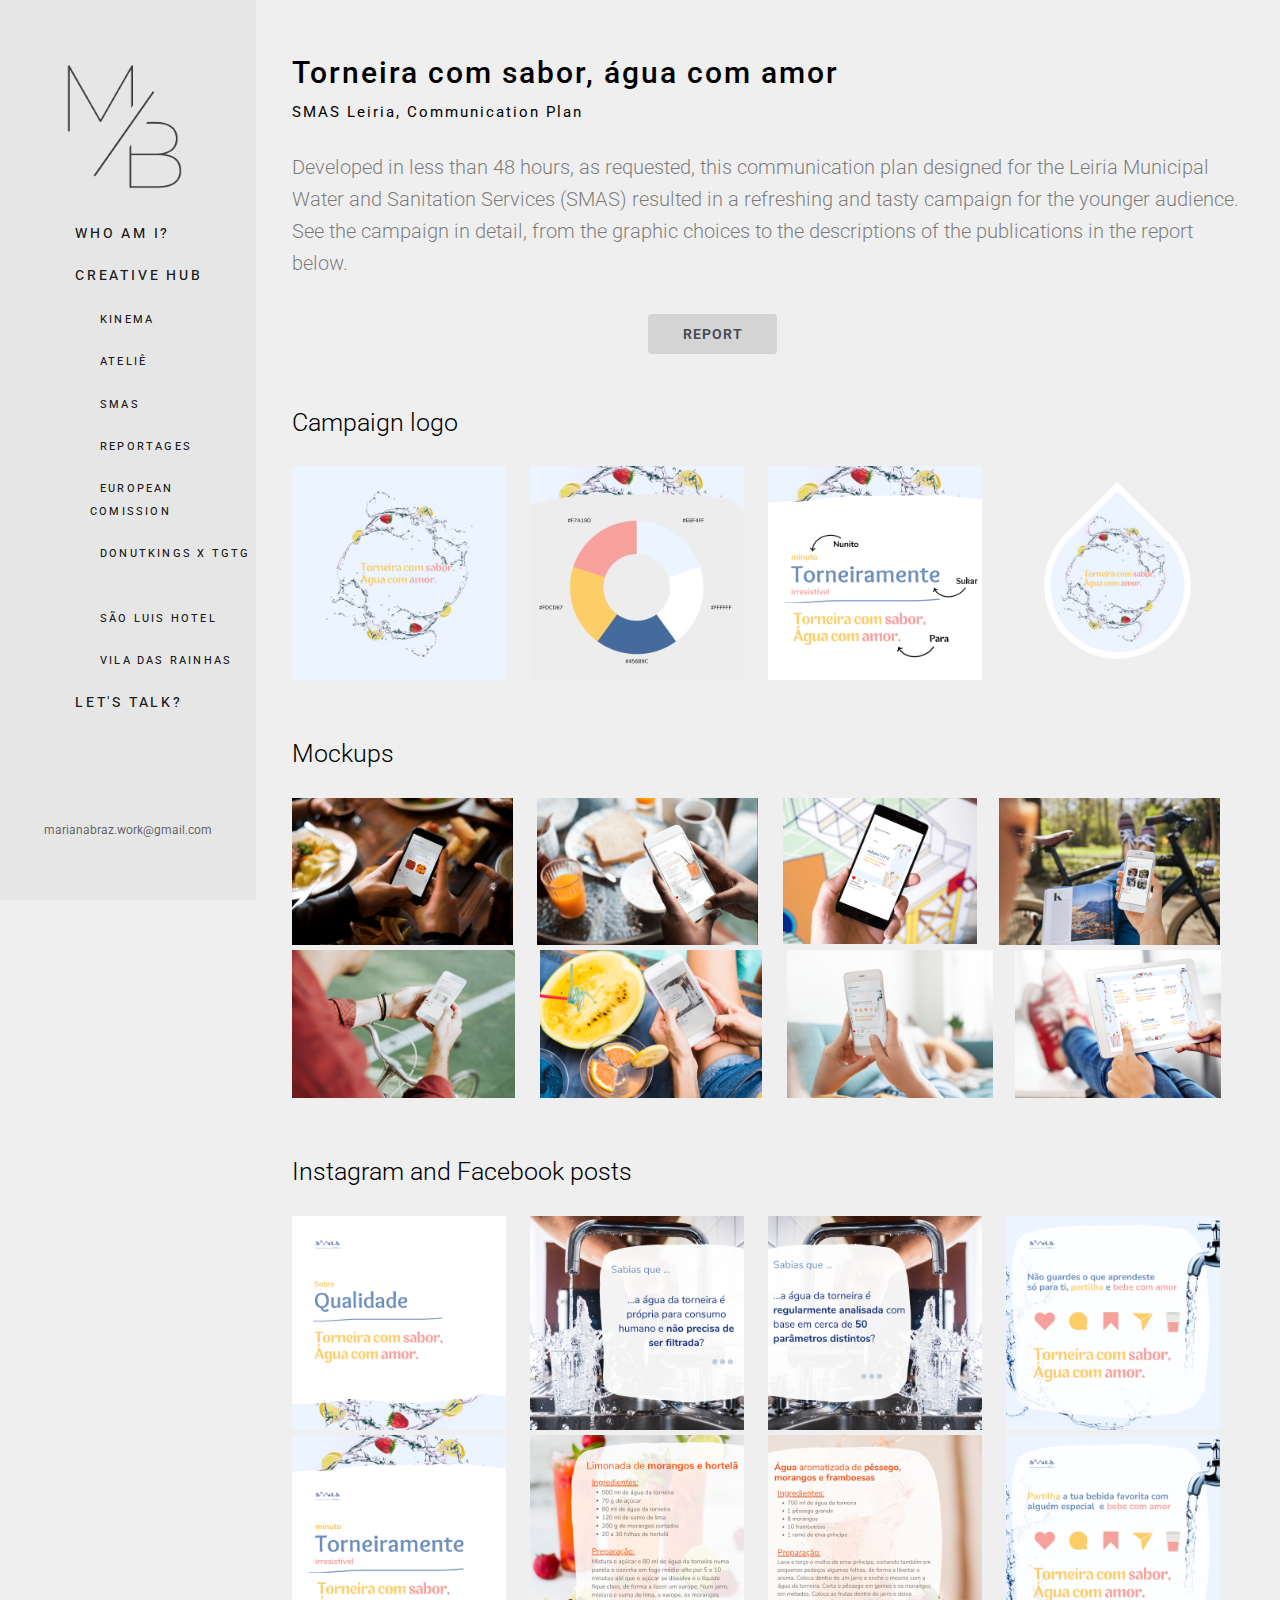
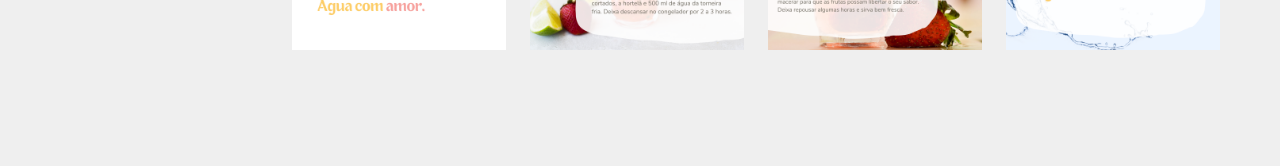
==== commit c6716f11: "update tab atelie" ====
--- a/Atelie.html
+++ b/Atelie.html
@@ -64,6 +64,7 @@
 					<li><a>Creative hub</a></li>
 					<ul>
 						<li><a href="Kinema.html">Kinema</a></li>
+						<li><a href="Atelie.html">Ateliê</a></li>
 						<li><a href="SMAS.html">SMAS</a></li>
 						<li><a href="Reportages.html">Reportages</a></li>
 						<li><a href="EuropeanComission.html">European Comission</a></li>
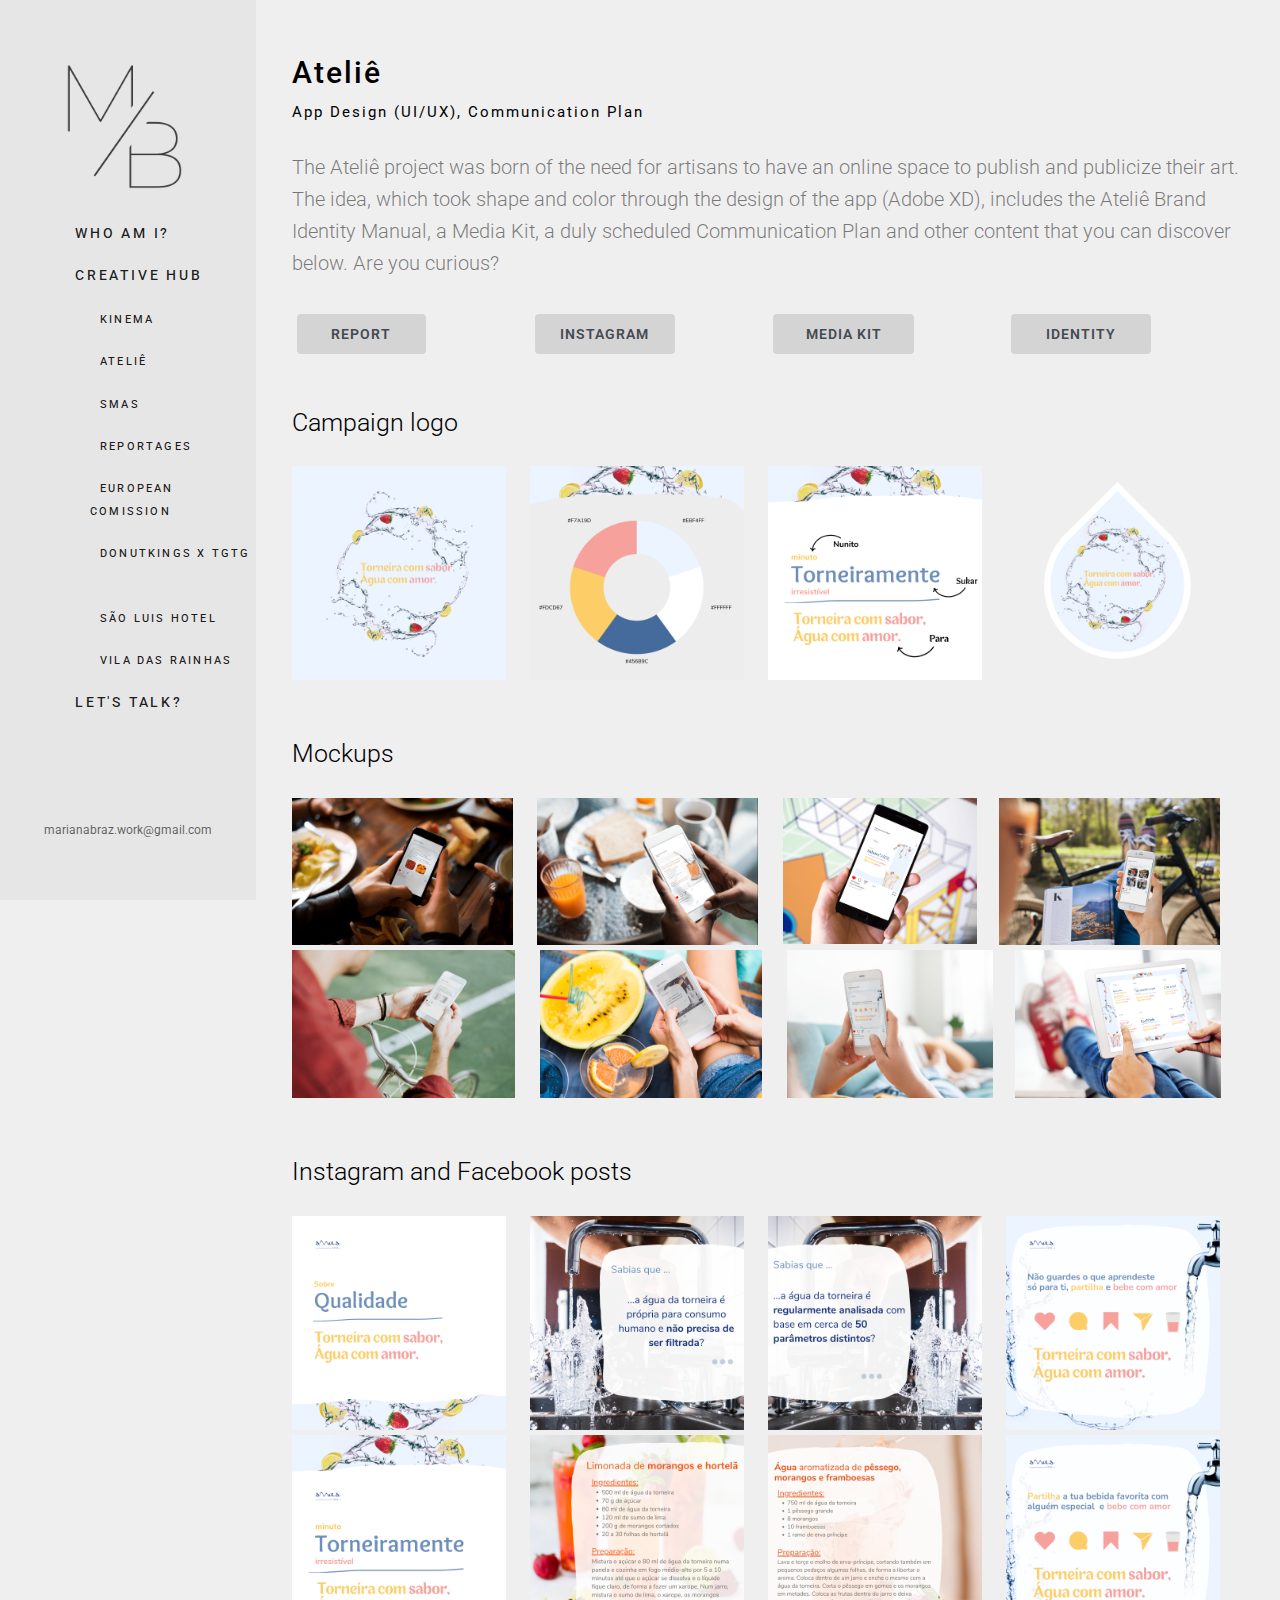
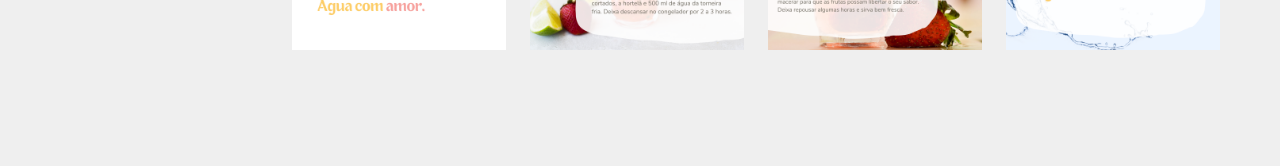
==== commit 496b4183: "update buttons" ====
--- a/Atelie.html
+++ b/Atelie.html
@@ -89,21 +89,39 @@
 
 			<div class="fh5co-narrow-content"> 
 
-				<h2 class="fh5co-headingSMAS">Torneira com sabor, água com amor</h2>
-				<h1 class="fh5co-headingSMAS1">SMAS Leiria, Communication Plan</h1>
+				<h2 class="fh5co-headingSMAS">Ateliê</h2>
+				<h1 class="fh5co-headingSMAS1">App Design (UI/UX), Communication Plan</h1>
 				<div class="fh5co-text SMASText">
-					<p>Developed in less than 48 hours, as requested, this communication plan
-					 designed for the Leiria Municipal Water and Sanitation Services (SMAS) 
-					 resulted in a refreshing and tasty campaign for the younger audience. 
-					 See the campaign in detail, from the graphic choices to the descriptions of 
-					 the publications in the report below.</p>
+					<p>The Ateliê project was born of the need for artisans to have an online
+						space to publish and publicize their art. The idea, which took shape 
+						and color through the design of the app (Adobe XD), includes the Ateliê 
+						Brand Identity Manual, a Media Kit, a duly scheduled Communication Plan
+						 and other content that you can discover below. Are you curious? </p>
 				</div>
 
 				<div class="KinemaButtonsHolder">
 					<span class="wrap">
-						<a href="files/SMASReport.pdf" target="_blank" class="button rollover ResumeButtton">
+						<a href="files/AtelieReport.pdf" target="_blank" class="button rollover ResumeButtton">
 							<span class="roll-text">Report</span>
 							<span class="roll-text">Download</span>
+						</a>
+					</span>
+					<span class="wrap">
+						<a href="https://www.instagram.com/atelie.app/" target="_blank" class="button rollover ResumeButtton">
+							<span class="roll-text">Instagram</span>
+							<span class="roll-text">Meet Ateliê</span>
+						</a>
+					</span>
+					<span class="wrap">
+						<a href="https://drive.google.com/file/d/15iFUBUk5CsLTpA-S8H5_r0IXAXVBRYSC/view" target="_blank" class="button rollover ResumeButtton">
+							<span class="roll-text">Media Kit</span>
+							<span class="roll-text">Take a look</span>
+						</a>
+					</span>
+					<span class="wrap">
+						<a href="files/MIAtelie.pdf" target="_blank" class="button rollover ResumeButtton">
+							<span class="roll-text">Identity</span>
+							<span class="roll-text">Meet Atelie</span>
 						</a>
 					</span>
 				</div>
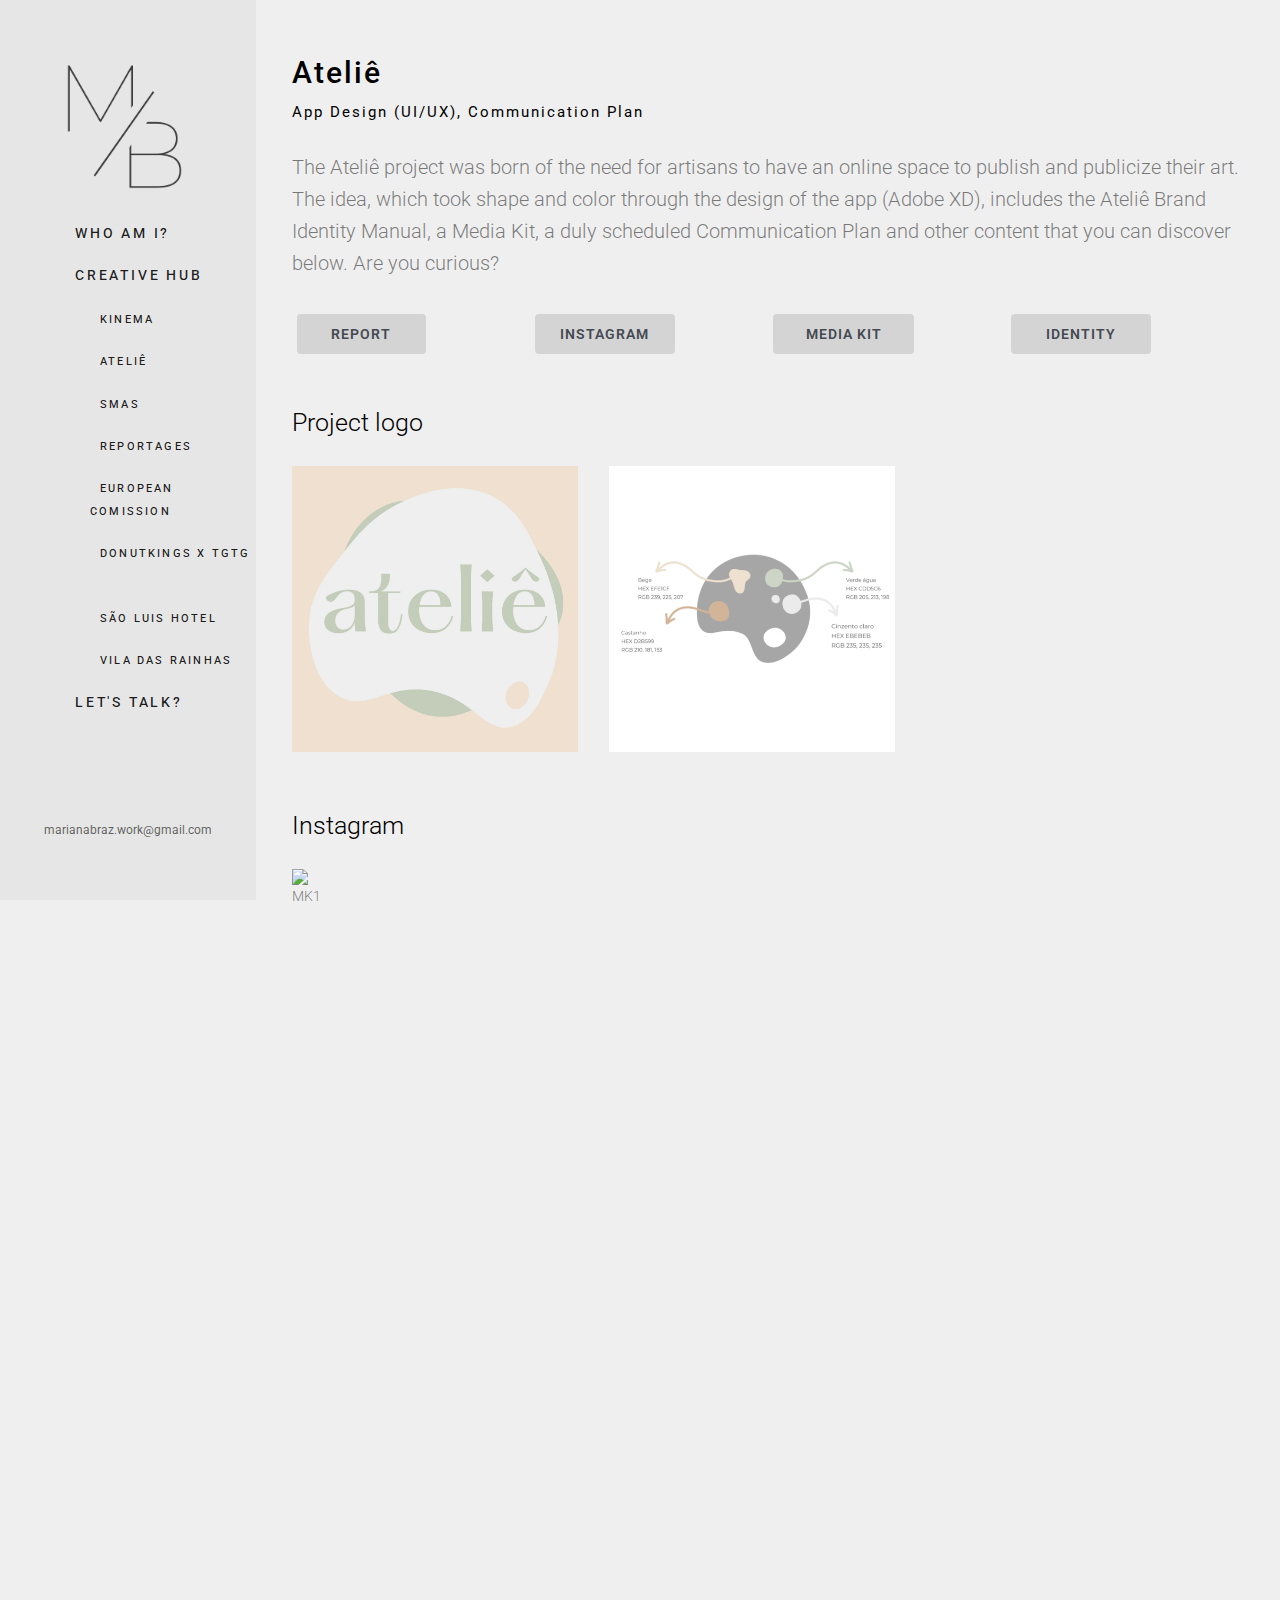
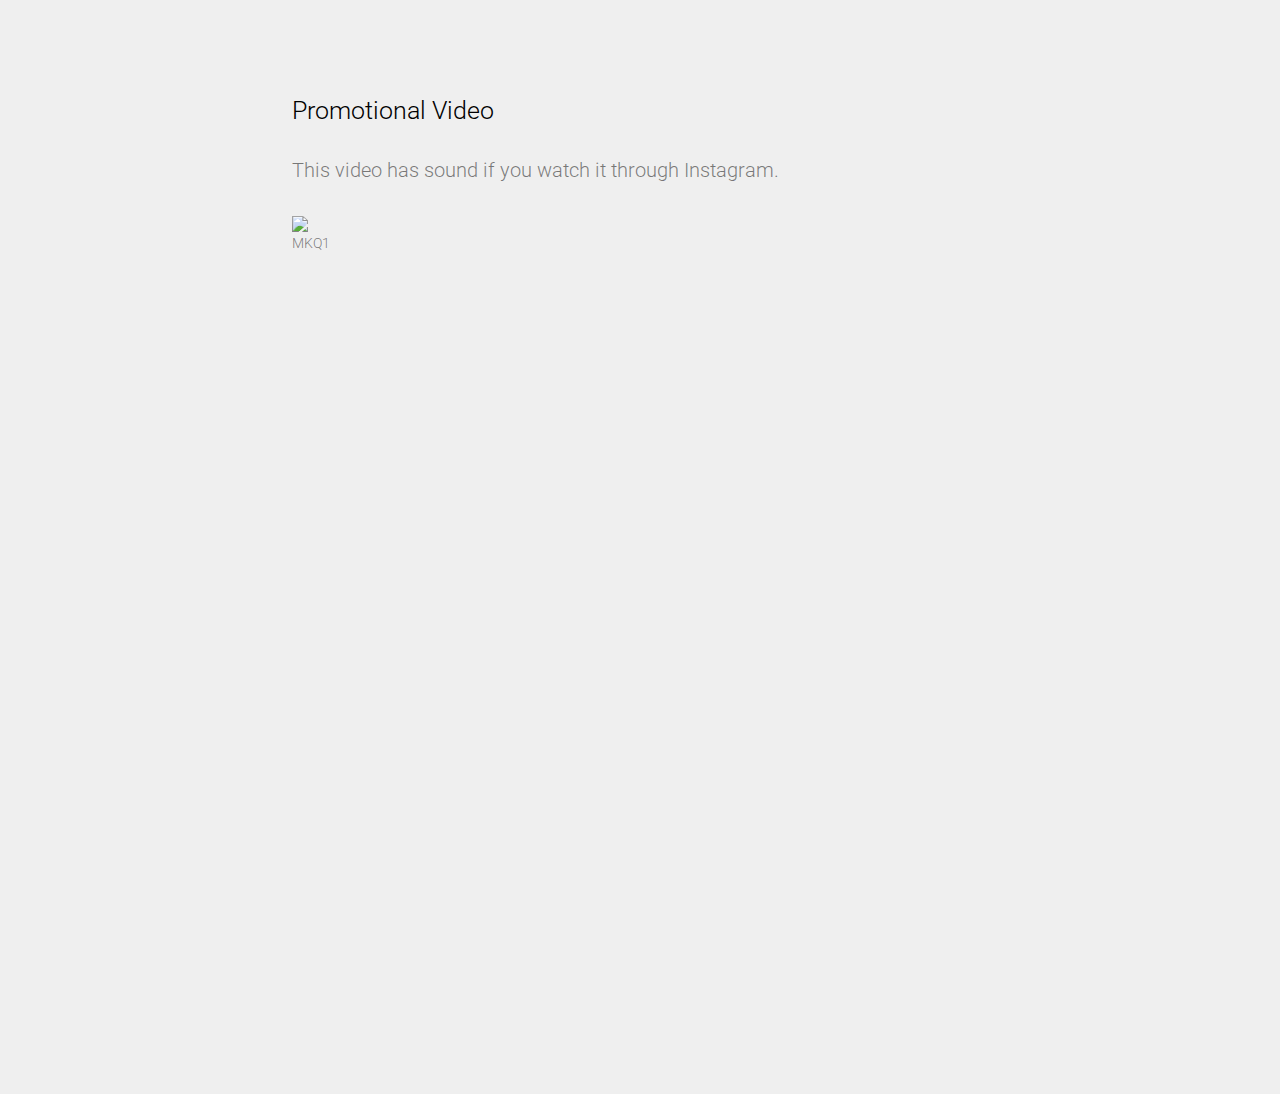
==== commit 5165068f: "updates gifs" ====
--- a/Atelie.html
+++ b/Atelie.html
@@ -126,84 +126,50 @@
 					</span>
 				</div>
 				<div>
-					<h1 class="subHeadings">Campaign logo</h1>
+					<h1 class="subHeadings">Project logo</h1>
 				</div>
 				<div class = "SMASHolder">
 					<span>
-						<img class="smas imgHoverShowcase" src="images/SMAS/logobq.png" alt="LBQ">
+						<img class="smas imgHoverShowcase" src="images/Atelie/Atelie.png" alt="LOGO">
 					</span>
+					
 					<span>
-						<img class="smas imgHoverShowcase" src="images/SMAS/Palete.png" alt="PAL">
+						<img class="smas imgHoverShowcase" src="images/Atelie/Palete.png" alt="PAL">
 					</span>
+
 					<span>
-						<img class="smas imgHoverShowcase" src="images/SMAS/Letras.png" alt="LET">
-					</span>
-					<span>
-						<img class="smas imgHoverShowcase" src="images/SMAS/sticker.png" alt="STK">
+						<img class="smas " src="images/Atelie/BG.png" alt="BG">
 					</span>
 				</div>
+				
 				<div>
-					<h1 class="subHeadings">Mockups</h1>
+					<h1 class="subHeadings">Instagram</h1>	
 				</div>
 				<div class = "SMASMCKHolder">
 					<span>
-						<img class="smasMCK imgHoverShowcase" src="images/SMAS/MKS/1.png" alt="MK1">
+						<img class="smasMCK " src="images/Atelie/IGRID.gif" alt="MK1">
 					</span>
 					<span>
-						<img class="smasMCK imgHoverShowcase" src="images/SMAS/MKS/2.png" alt="MK2">
-					</span>
-					<span>
-						<img class="smasMCK imgHoverShowcase" src="images/SMAS/MKS/3.png" alt="MK3">
-					</span>
-					<span>
-						<img class="smasMCK imgHoverShowcase" src="images/SMAS/MKS/4.png" alt="MK4">
-					</span>
+						<img class="smas " src="images/Atelie/BG.png" alt="BG">
+					</span>	
 				</div>
-				<div class = "SMASHolder">
-					<span>
-						<img class="smasMCK imgHoverShowcase" src="images/SMAS/MKS/5.png" alt="MK5">
-					</span>
-					<span>
-						<img class="smasMCK imgHoverShowcase" src="images/SMAS/MKS/6.png" alt="MK6">
-					</span>
-					<span>
-						<img class="smasMCK imgHoverShowcase" src="images/SMAS/MKS/7.png" alt="MK7">
-					</span>
-					<span>
-						<img class="smasMCK imgHoverShowcase" src="images/SMAS/MKS/8.png" alt="MK8">
-					</span>
-				</div>
+				
 				<div>
-					<h1 class="subHeadings">Instagram and Facebook posts</h1>
+					<h1 class="subHeadings">Promotional Video</h1>
+					<div class="fh5co-text SMASText">
+						<p>This video has sound if you watch it through Instagram. </p>
+					</div>
+
 				</div>
 				<div class = "SMASMCKHolder">
 					<span>
-						<img class="smasMCK imgHoverShowcase" src="images/SMAS/Qualidade/1.png" alt="MKQ1">
+						<img class="smasMCK" src="images/Atelie/Promo.gif" alt="MKQ1">
 					</span>
 					<span>
-						<img class="smasMCK imgHoverShowcase" src="images/SMAS/Qualidade/3.png" alt="MKQ2">
-					</span>
-					<span>
-						<img class="smasMCK imgHoverShowcase" src="images/SMAS/Qualidade/4.png" alt="MKQ3">
-					</span>
-					<span>
-						<img class="smasMCK imgHoverShowcase" src="images/SMAS/Qualidade/5.png" alt="MKQ4">
-					</span>
+						<img class="smas " src="images/Atelie/BG.png" alt="BG">
+					</span>	
 				</div>
-				<div class = "SMASHolder">
-					<span>
-						<img class="smasMCK imgHoverShowcase" src="images/SMAS/Receitas/1.png" alt="MKR1">
-					</span>
-					<span>
-						<img class="smasMCK imgHoverShowcase" src="images/SMAS/Receitas/3.png" alt="MKR2">
-					</span>
-					<span>
-						<img class="smasMCK imgHoverShowcase" src="images/SMAS/Receitas/4.png" alt="MKR3">
-					</span>
-					<span>
-						<img class="smasMCK imgHoverShowcase" src="images/SMAS/Receitas/6.png" alt="MKR4">
-					</span>
-				</div>
+
 
 			</div>			
 		</div>			
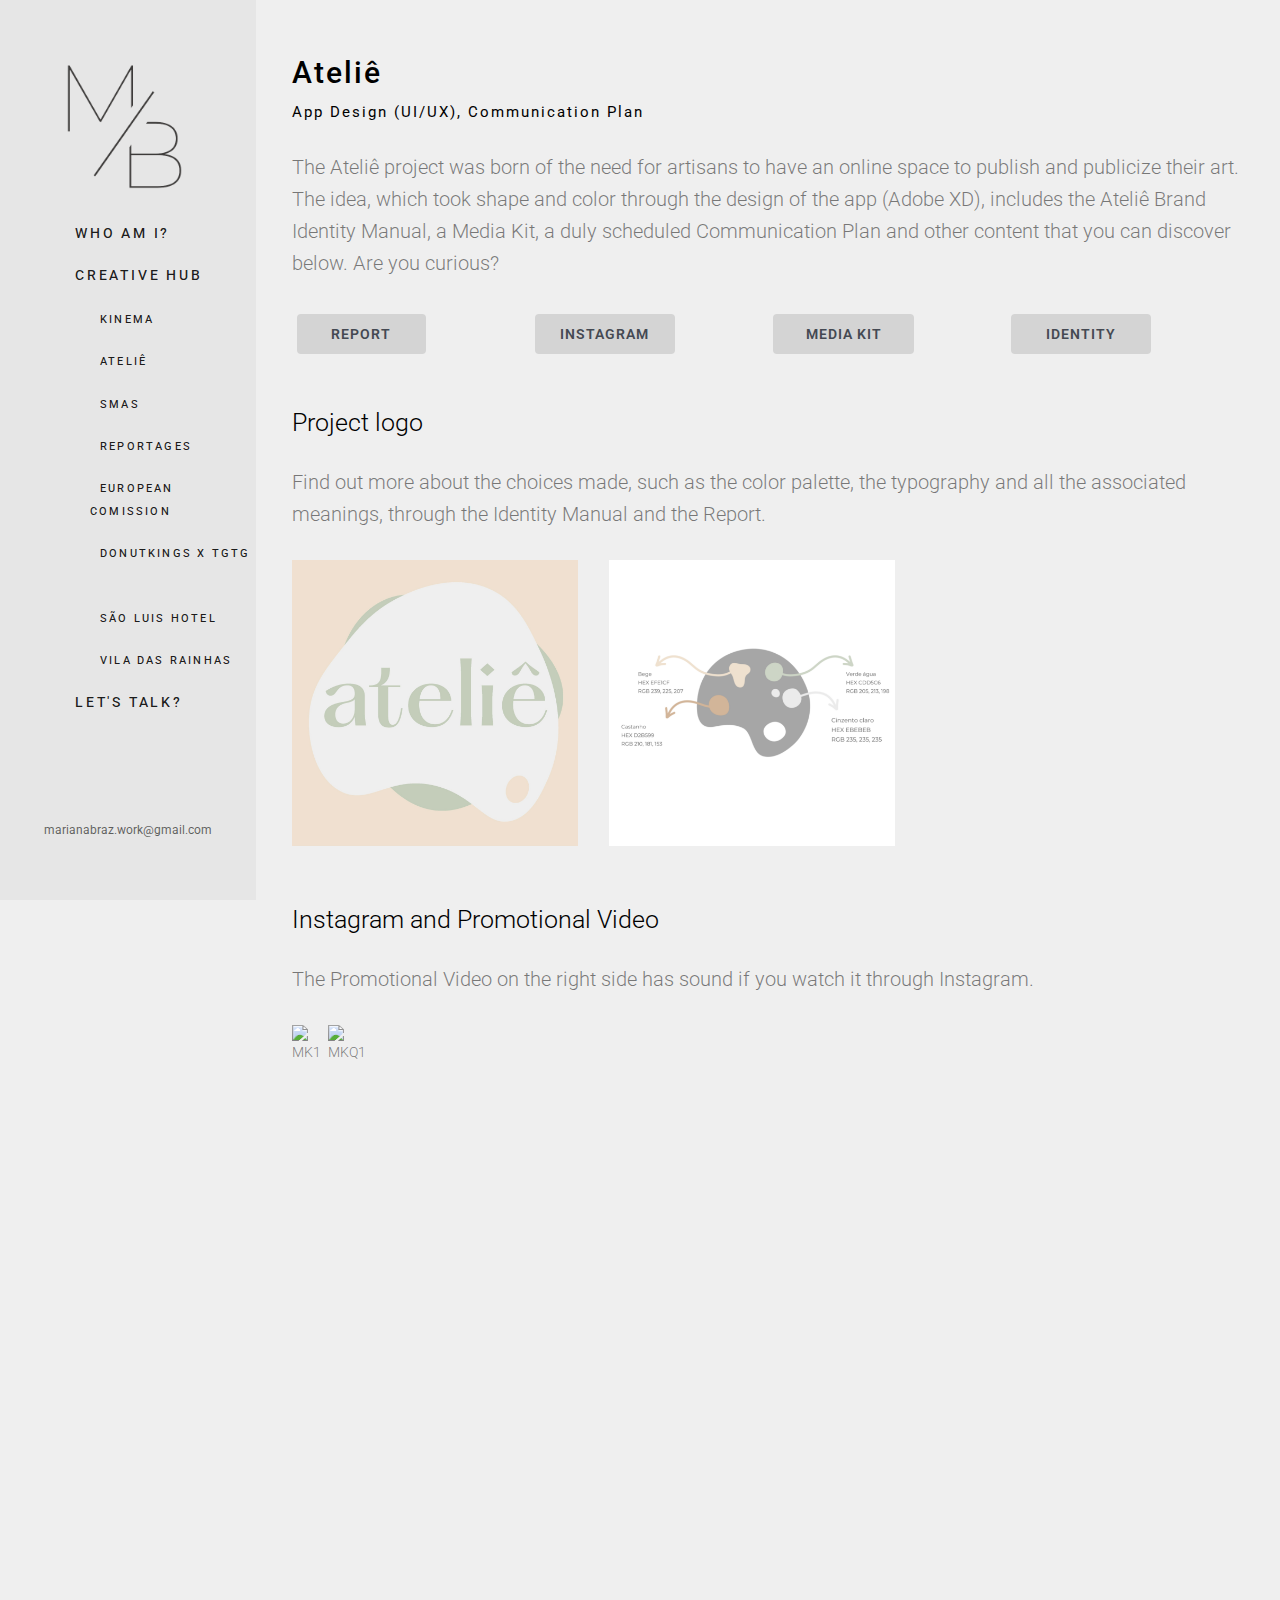
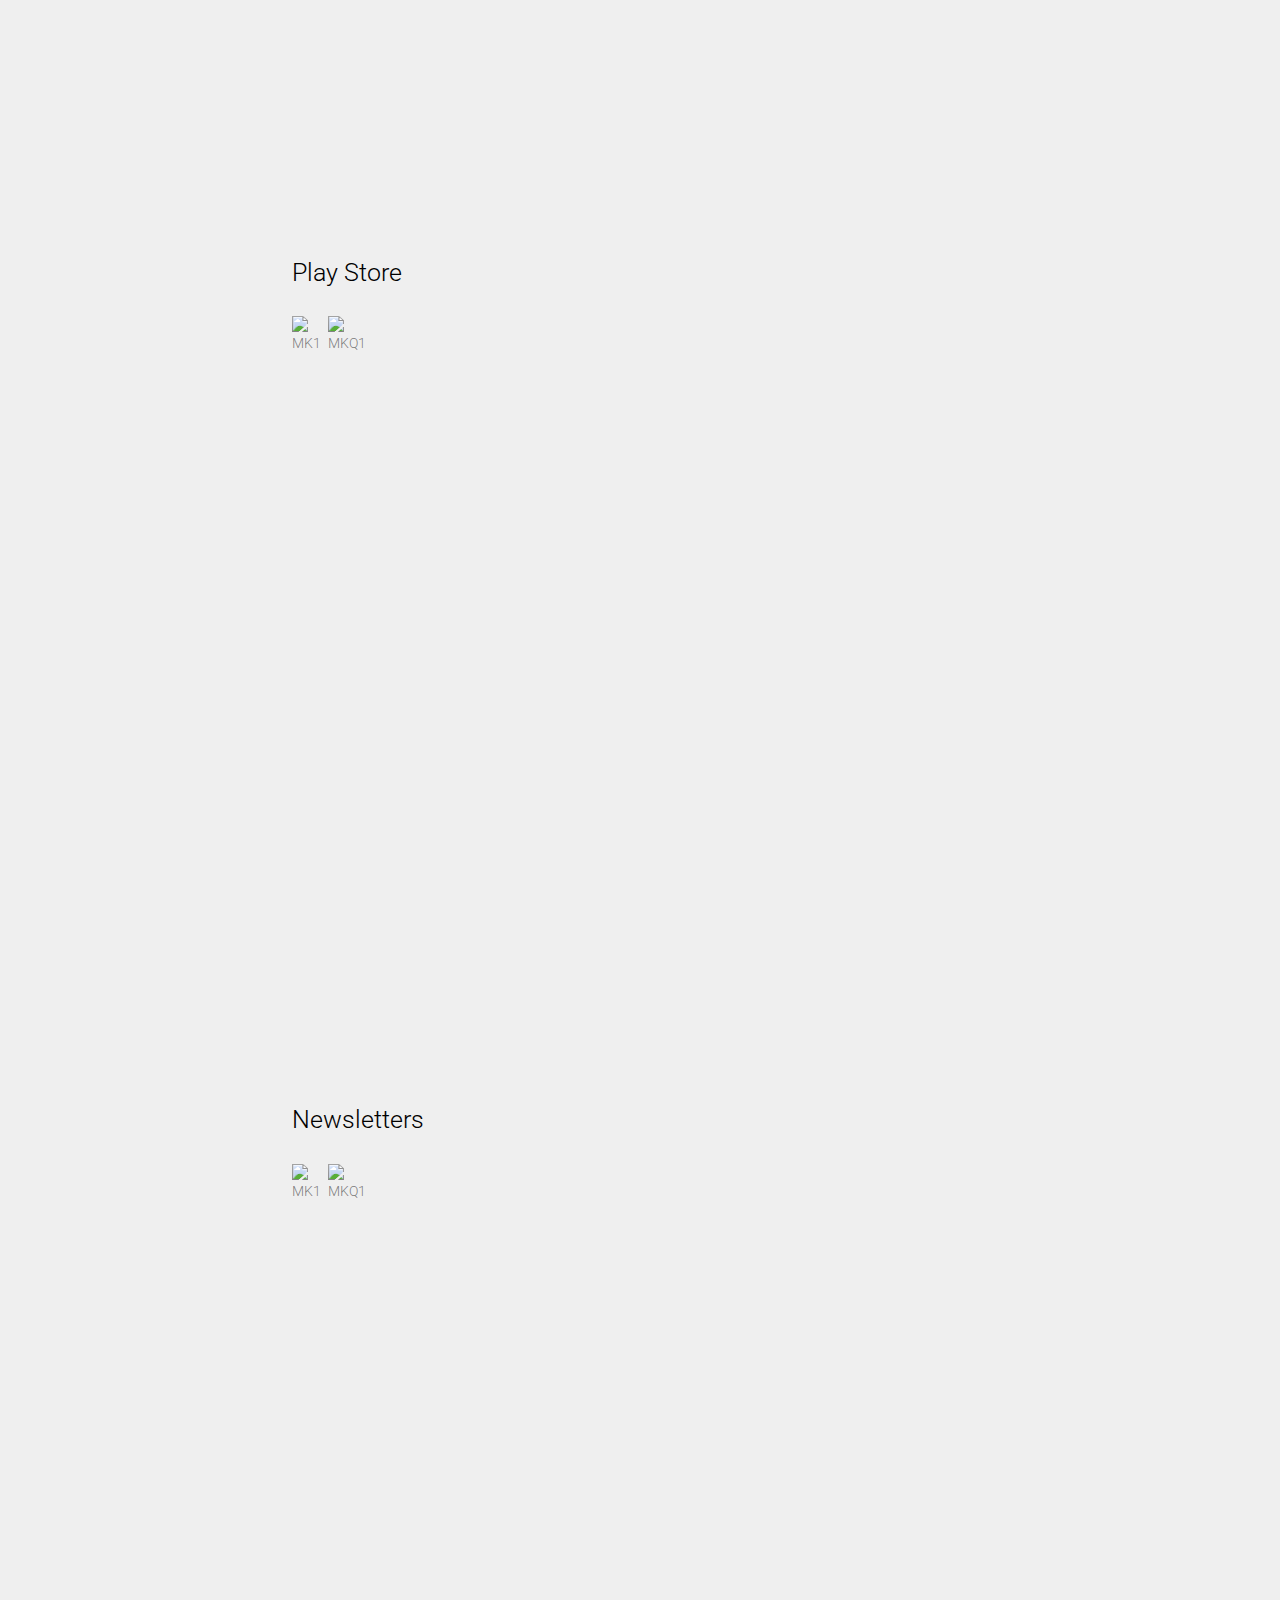
==== commit e0c87f3b: "last one i guess" ====
--- a/Atelie.html
+++ b/Atelie.html
@@ -128,6 +128,10 @@
 				<div>
 					<h1 class="subHeadings">Project logo</h1>
 				</div>
+				<div class="fh5co-text SMASText">
+					<p>Find out more about the choices made, such as the color palette, the typography 
+						and all the associated meanings, through the Identity Manual and the Report. </p>
+				</div>
 				<div class = "SMASHolder">
 					<span>
 						<img class="smas imgHoverShowcase" src="images/Atelie/Atelie.png" alt="LOGO">
@@ -143,32 +147,59 @@
 				</div>
 				
 				<div>
-					<h1 class="subHeadings">Instagram</h1>	
+					<h1 class="subHeadings">Instagram and Promotional Video </h1>	
+				</div>
+				<div class="fh5co-text SMASText">
+					<p>The Promotional Video on the right side has sound if you watch it through Instagram. </p>
 				</div>
 				<div class = "SMASMCKHolder">
 					<span>
-						<img class="smasMCK " src="images/Atelie/IGRID.gif" alt="MK1">
+						<img class="smasMCK imgHoverShowcase" src="images/Atelie/IGRID.gif" alt="MK1">
+					</span>
+					<span>
+						<img class="smasMCK imgHoverShowcase" src="images/Atelie/Promo.gif" alt="MKQ1">
 					</span>
 					<span>
 						<img class="smas " src="images/Atelie/BG.png" alt="BG">
 					</span>	
-				</div>
-				
-				<div>
-					<h1 class="subHeadings">Promotional Video</h1>
-					<div class="fh5co-text SMASText">
-						<p>This video has sound if you watch it through Instagram. </p>
-					</div>
-
+					
+				</div>
+				<p><br></p>
+				<div>
+					<h1 class="subHeadings">Play Store </h1>	
 				</div>
 				<div class = "SMASMCKHolder">
 					<span>
-						<img class="smasMCK" src="images/Atelie/Promo.gif" alt="MKQ1">
+						<img class="smasMCK imgHoverShowcase" src="images/Atelie/PL1.GIF" alt="MK1">
+					</span>
+					<span>
+						<img class="smasMCK imgHoverShowcase" src="images/Atelie/PL2.gif" alt="MKQ1">
+					</span>
+					<span>
+						<img class="smas " src="images/Atelie/BG.png" alt="BG">
+					</span>		
+
+				</div>
+				<div>
+
+				<div>
+					<h1 class="subHeadings">Newsletters </h1>	
+				</div>
+				<div class = "SMASMCKHolder">
+					<span>
+						<img class="smasMCK imgHoverShowcase" src="images/Atelie/NL0.gif" alt="MK1">
+					</span>
+					<span>
+						<img class="smasMCK imgHoverShowcase" src="images/Atelie/NL1.gif" alt="MKQ1">
 					</span>
 					<span>
 						<img class="smas " src="images/Atelie/BG.png" alt="BG">
 					</span>	
-				</div>
+					
+				</div>
+
+				</div>
+
 
 
 			</div>			
--- a/css/style.css
+++ b/css/style.css
@@ -195,12 +195,12 @@
 
 }
 .imgHoverShowcase {
-  transition: transform 0.15s ease;
+  transition: transform 0.20s ease-out;
 }
 
 .imgHoverShowcase:hover {
-  -webkit-transform: scale(1.5);
-  transform: scale(1.5);
+  -webkit-transform: scale(1);
+  transform: scale(1.1);
   z-index: 999;
 }
 .dk
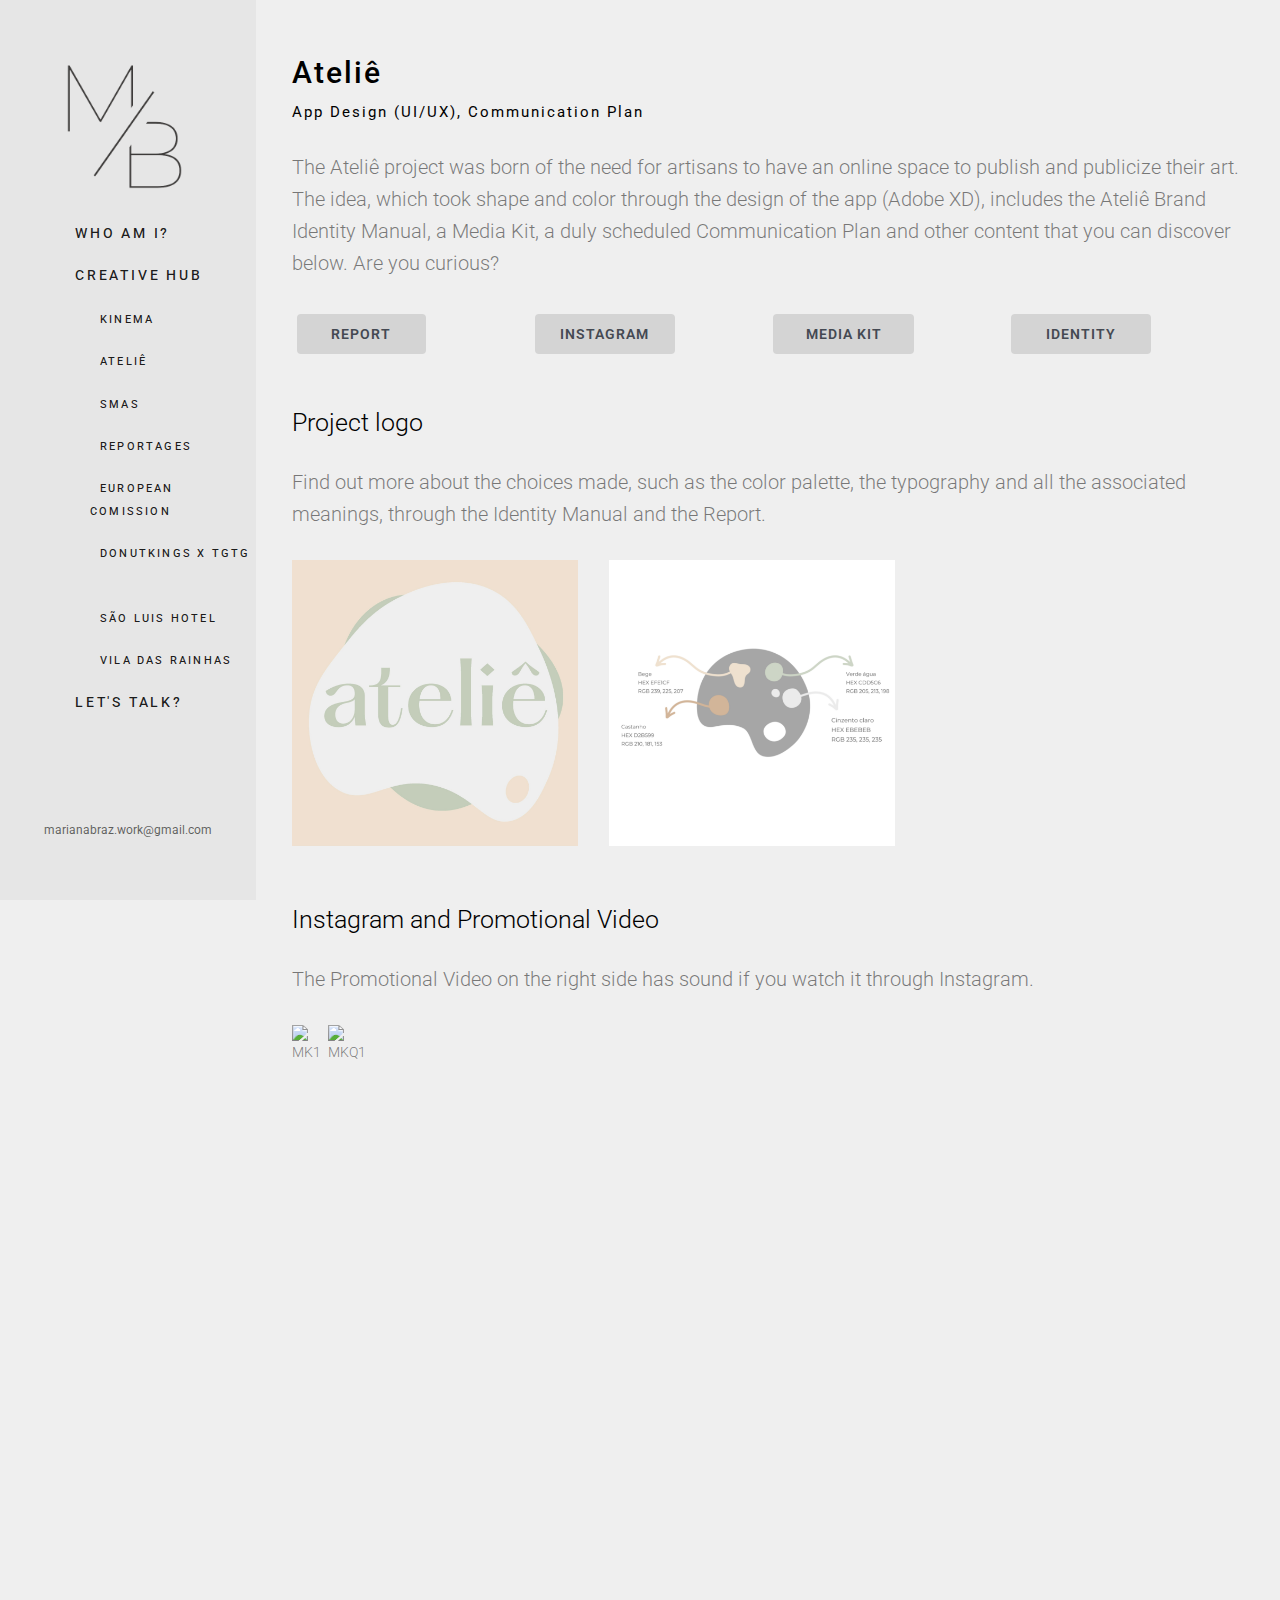
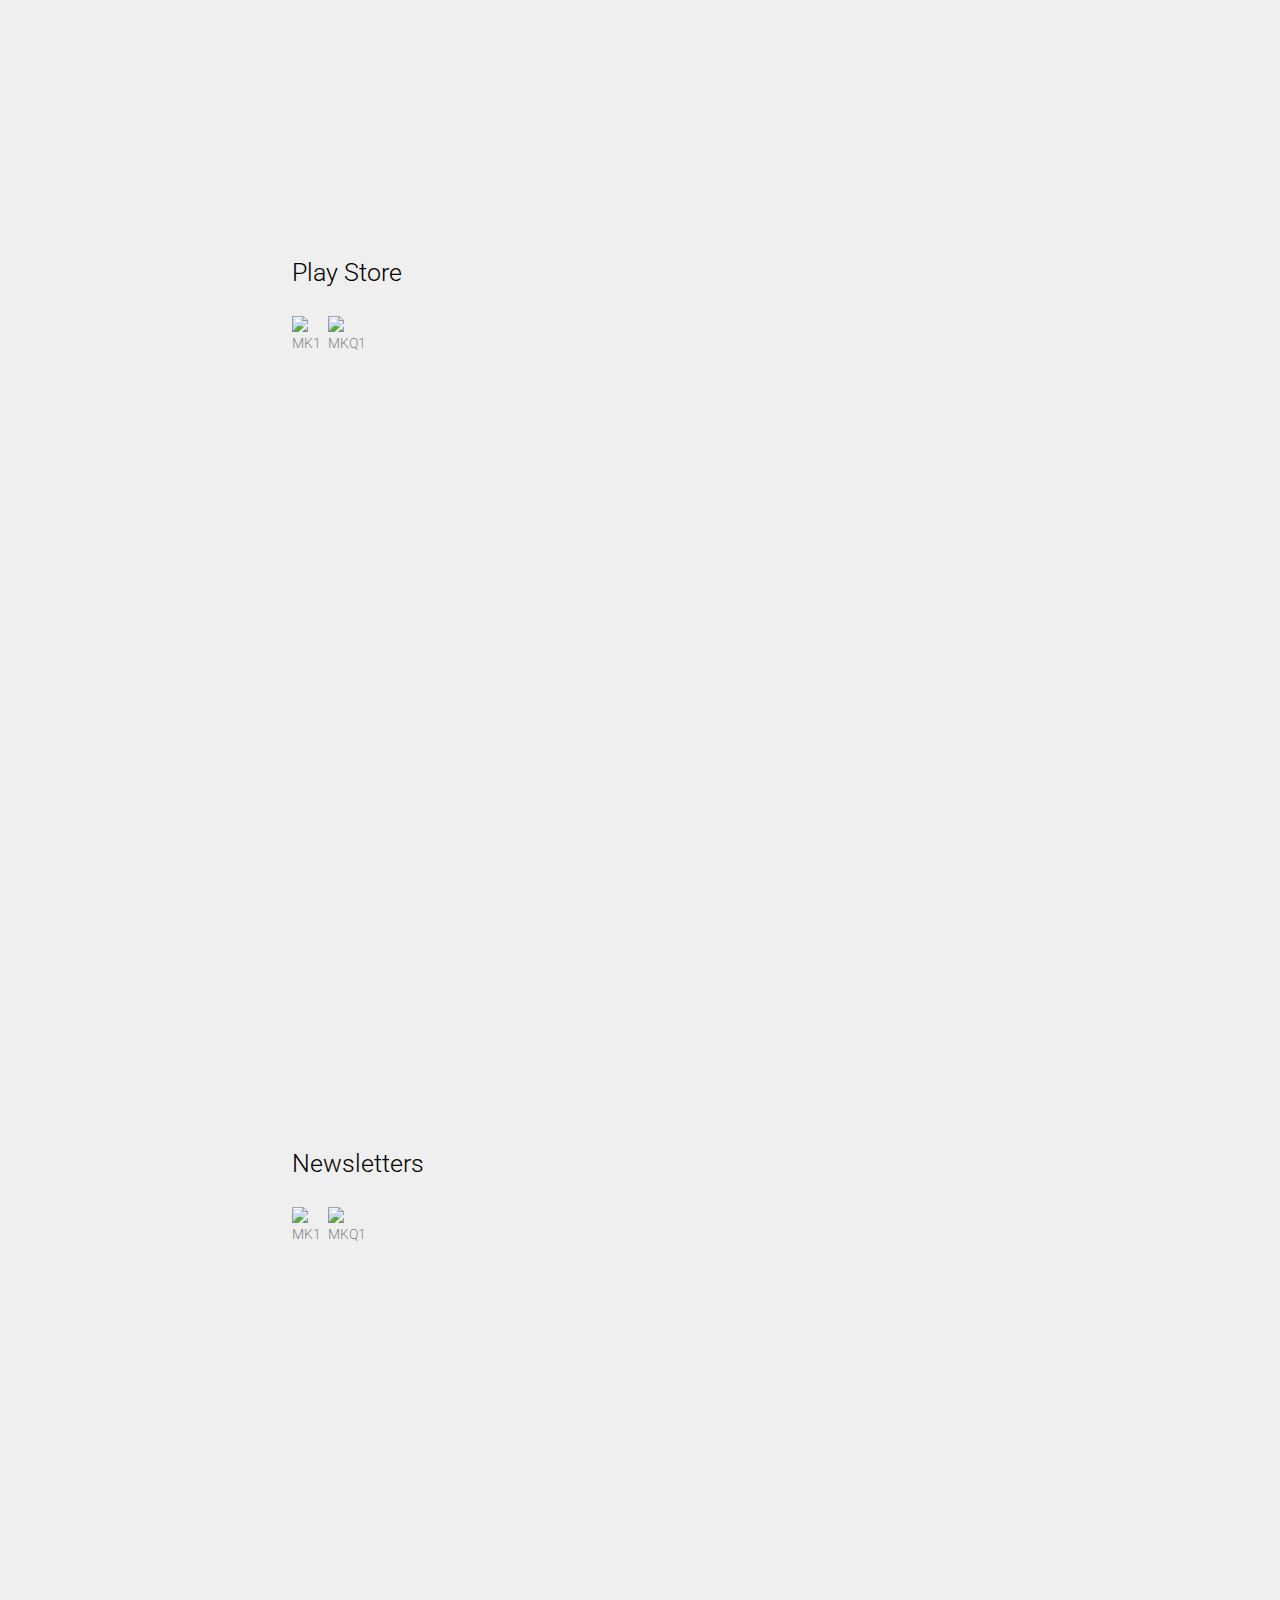
==== commit a000033a: "fixed" ====
--- a/Atelie.html
+++ b/Atelie.html
@@ -170,7 +170,7 @@
 				</div>
 				<div class = "SMASMCKHolder">
 					<span>
-						<img class="smasMCK imgHoverShowcase" src="images/Atelie/PL1.GIF" alt="MK1">
+						<img class="smasMCK imgHoverShowcase" src="images/Atelie/PL1.gif" alt="MK1">
 					</span>
 					<span>
 						<img class="smasMCK imgHoverShowcase" src="images/Atelie/PL2.gif" alt="MKQ1">
@@ -181,6 +181,7 @@
 
 				</div>
 				<div>
+					<p><br></p>
 
 				<div>
 					<h1 class="subHeadings">Newsletters </h1>	
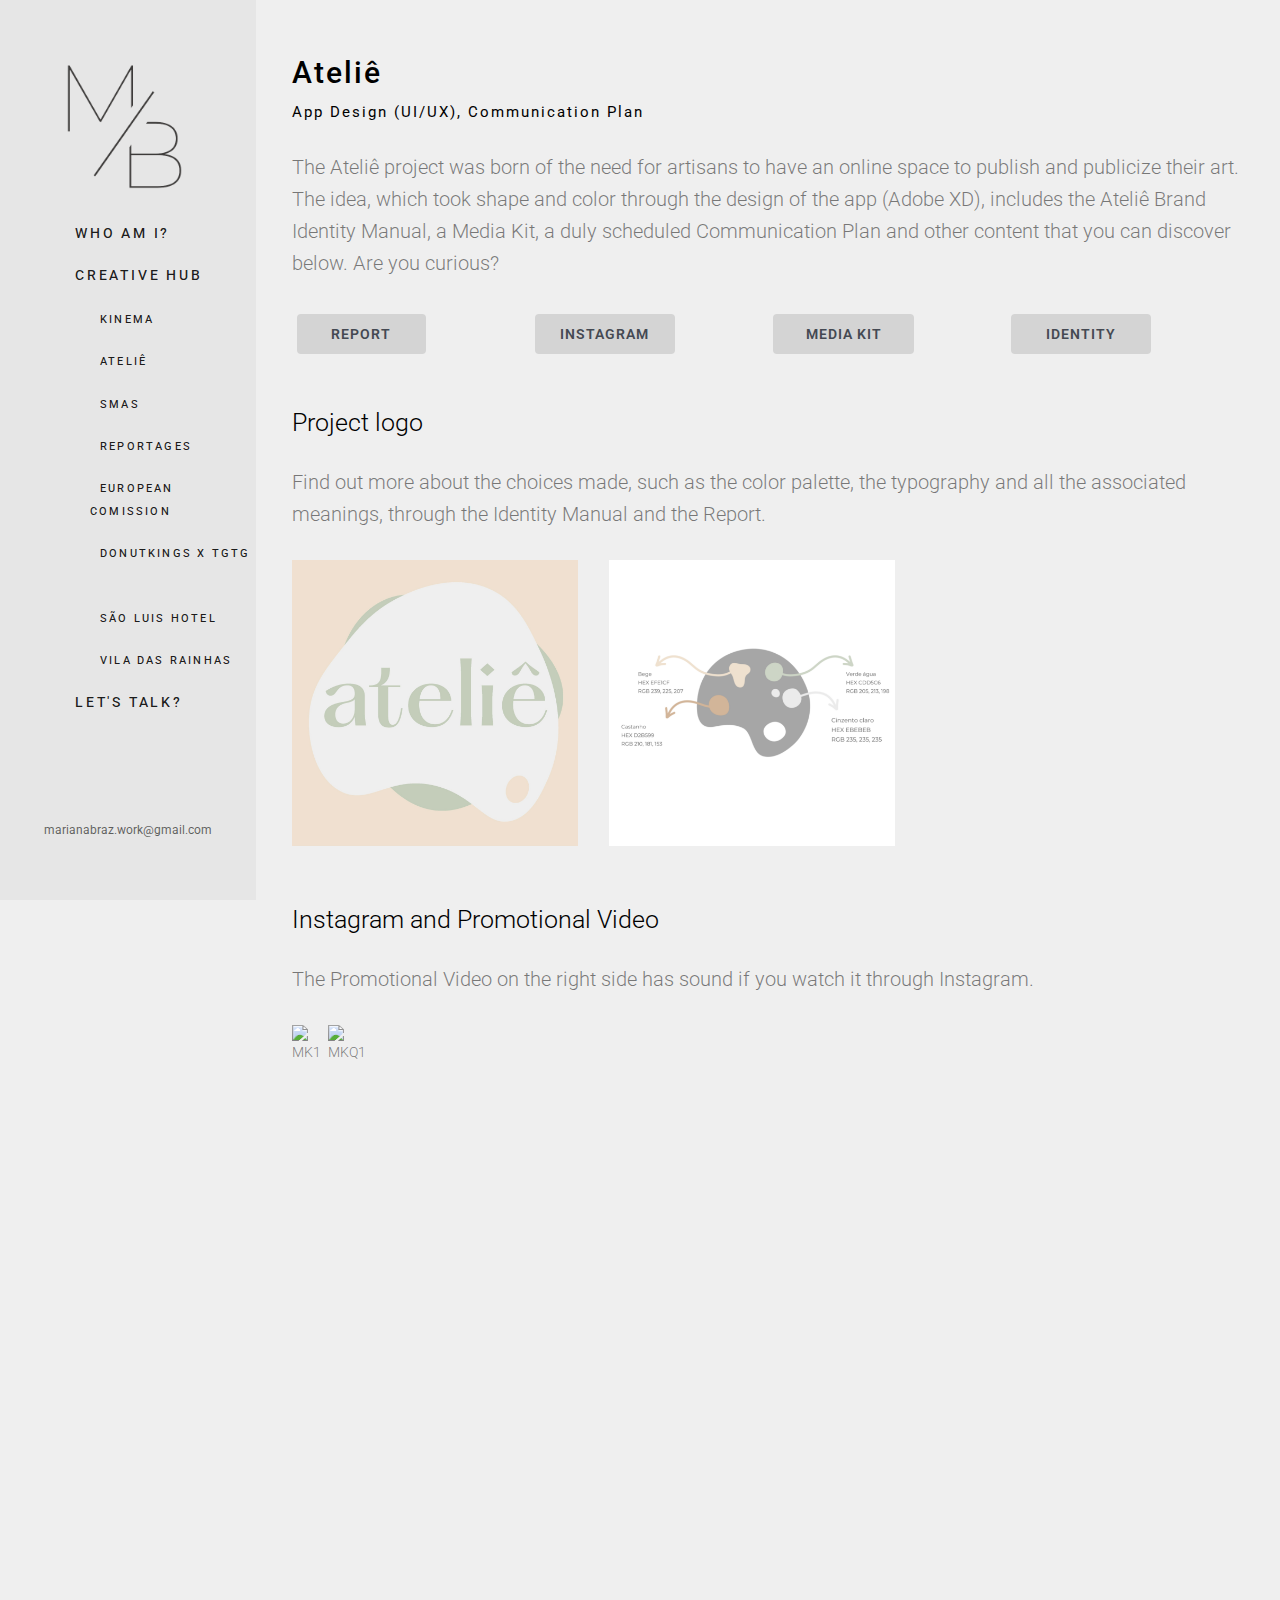
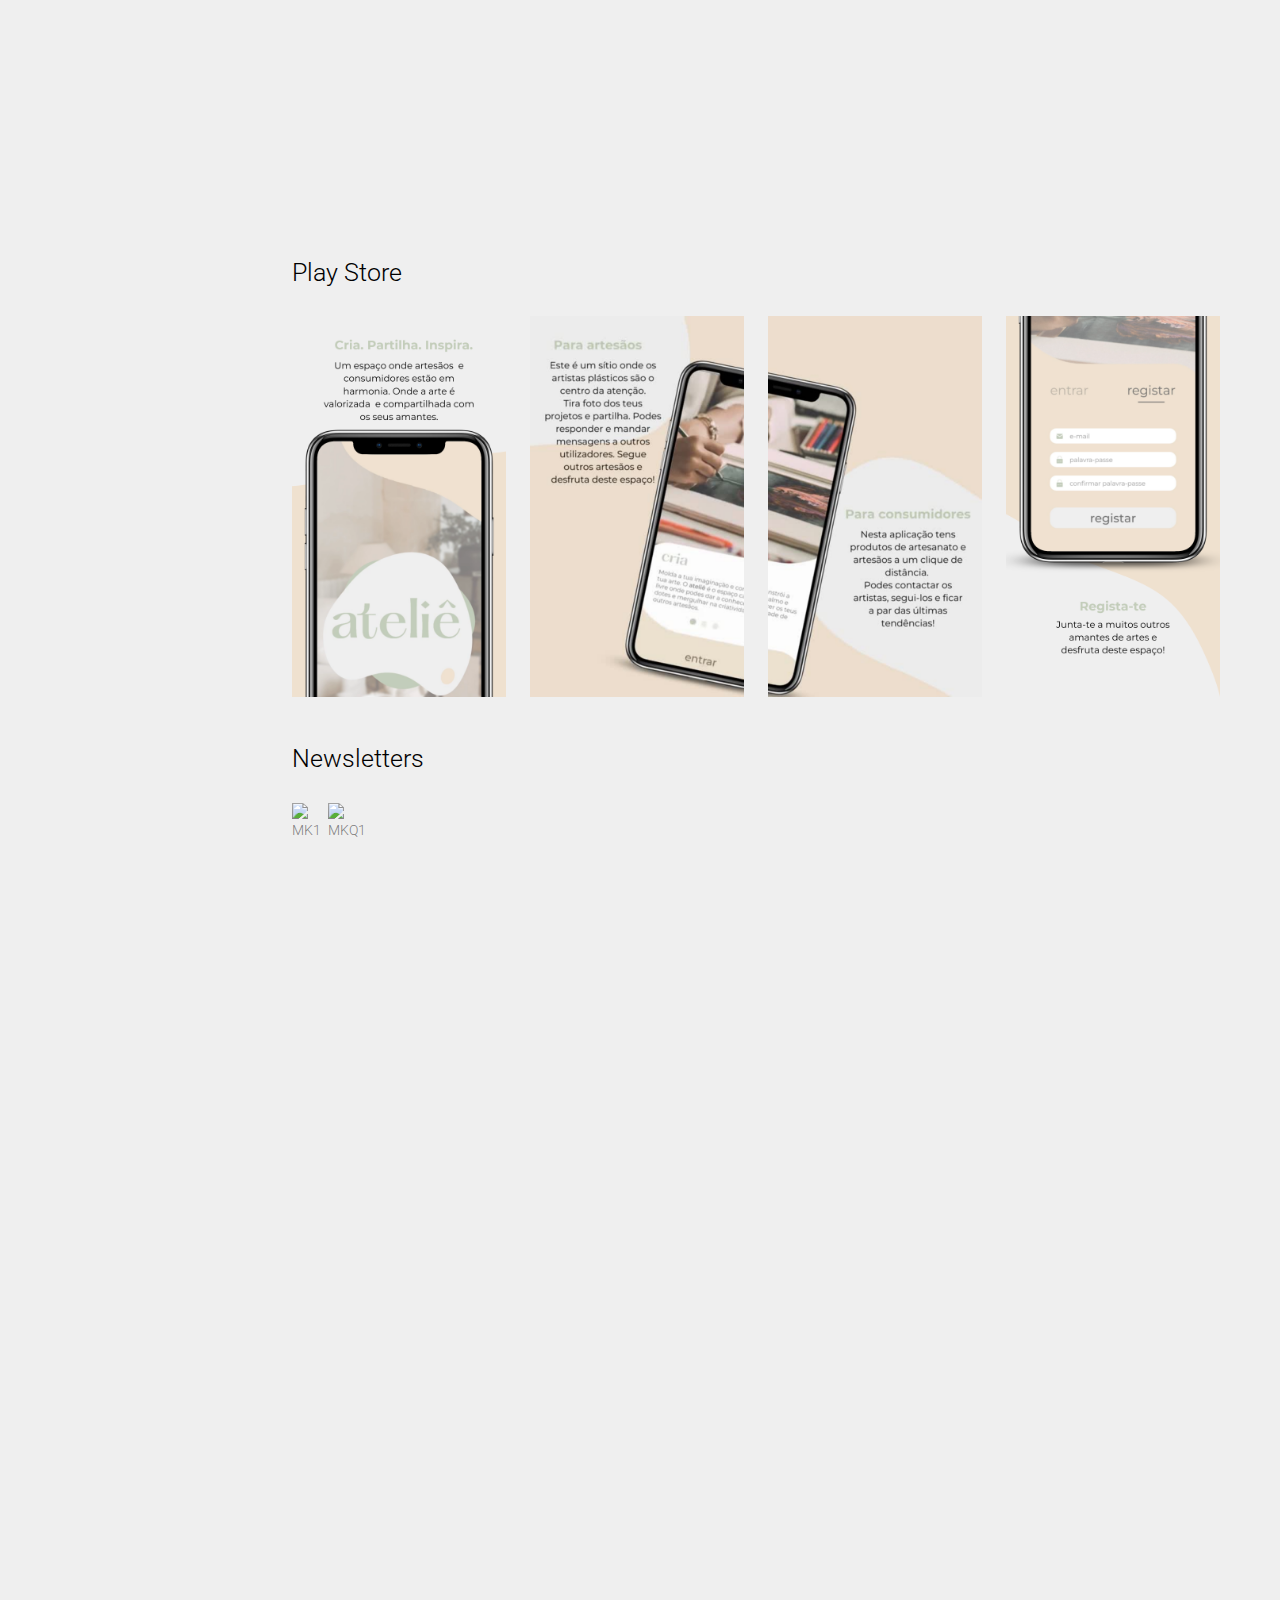
==== commit b932884f: "a" ====
--- a/Atelie.html
+++ b/Atelie.html
@@ -170,13 +170,16 @@
 				</div>
 				<div class = "SMASMCKHolder">
 					<span>
-						<img class="smasMCK imgHoverShowcase" src="images/Atelie/PL1.gif" alt="MK1">
-					</span>
-					<span>
-						<img class="smasMCK imgHoverShowcase" src="images/Atelie/PL2.gif" alt="MKQ1">
-					</span>
-					<span>
-						<img class="smas " src="images/Atelie/BG.png" alt="BG">
+						<img class="smasMCK imgHoverShowcase" src="images/Atelie/1.png" alt="MK1">
+					</span>
+					<span>
+						<img class="smasMCK imgHoverShowcase" src="images/Atelie/3.png" alt="MK1">
+					</span>
+					<span>
+						<img class="smasMCK imgHoverShowcase" src="images/Atelie/4.png" alt="MKQ1">
+					</span>
+					<span>
+						<img class="smas " src="images/Atelie/2.png" alt="BG">
 					</span>		
 
 				</div>
